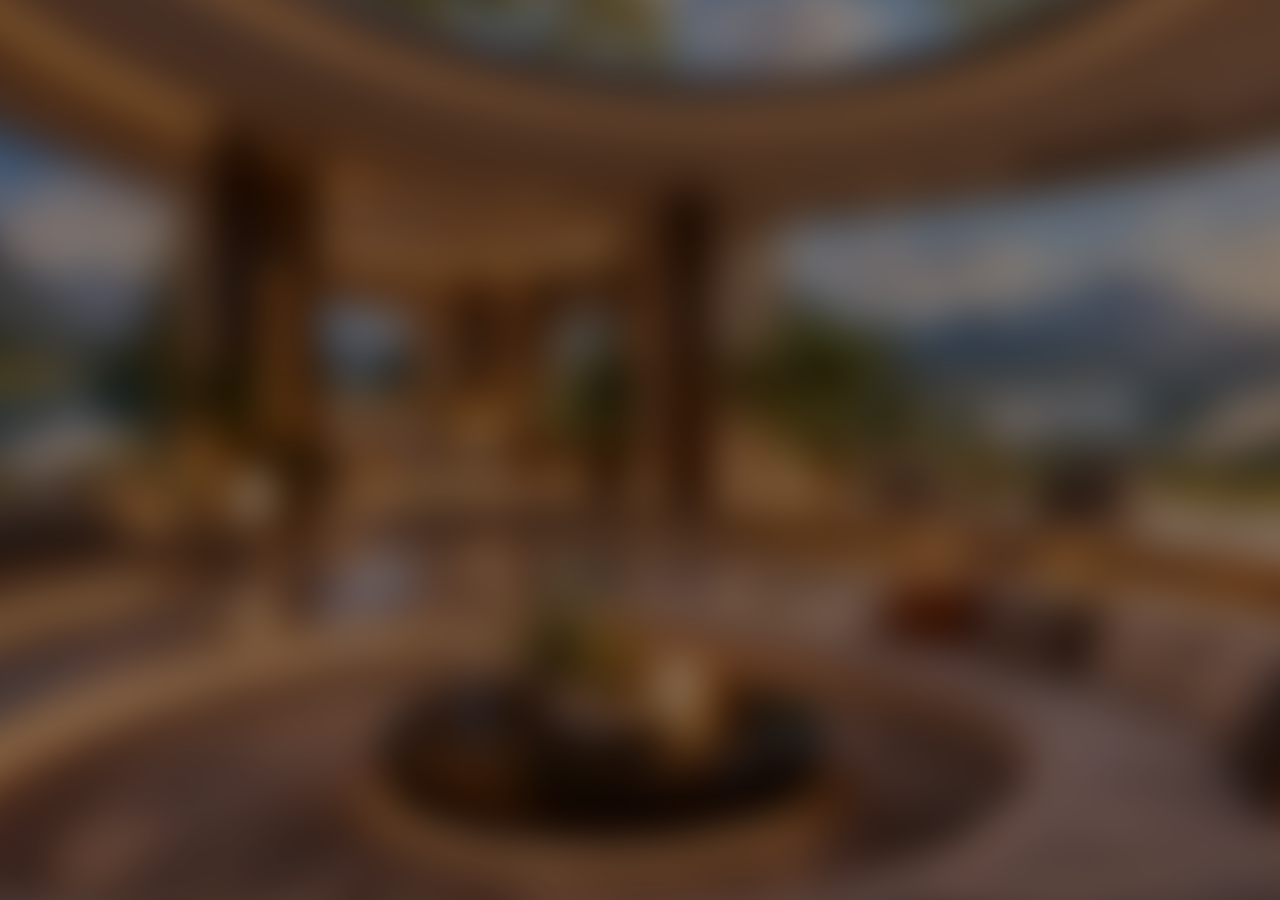
==== artists.html @ f7baf8fc "feat: initial commit for Villume Galleries VR spatial computing interface" ====
<!DOCTYPE html>
<html lang="en">
<head>
  <meta charset="UTF-8">
  <meta name="viewport" content="width=device-width, initial-scale=1.0">
  <title>Artists - Villume VR</title>
  <link href="assets/css/global.css" rel="stylesheet">
  <script src="https://unpkg.com/@phosphor-icons/web"></script>
  <script src="https://cdnjs.cloudflare.com/ajax/libs/gsap/3.12.5/gsap.min.js"></script>
  <style>
    .artist-grid {
      display: grid;
      grid-template-columns: repeat(auto-fill, minmax(180px, 1fr));
      gap: 24px;
      margin-bottom: 40px;
    }
    .artist-card-custom {
      background: var(--panel-bg);
      border-radius: var(--radius-lg);
      padding: 32px 24px;
      display: flex;
      flex-direction: column;
      align-items: center;
      gap: 16px;
      cursor: pointer;
      transition: all 0.3s cubic-bezier(0.16, 1, 0.3, 1);
      border: 1px solid var(--border-subtle);
      text-decoration: none;
    }
    .artist-card-custom:hover {
      transform: translateY(-4px) scale(1.02);
      background: var(--panel-hover);
      border-color: var(--border);
      box-shadow: 0 12px 32px rgba(0,0,0,0.2);
    }
    .artist-avatar-wrap {
      position: relative;
      width: 100px;
      height: 100px;
      border-radius: 50%;
      padding: 3px;
      background: transparent;
      transition: all 0.3s;
    }
    .artist-card-custom:hover .artist-avatar-wrap {
      background: var(--primary);
    }
    .artist-card-custom.active .artist-avatar-wrap {
      background: var(--primary);
    }
    .artist-avatar {
      width: 100%;
      height: 100%;
      border-radius: 50%;
      object-fit: cover;
      border: 2px solid #1a1a1f; 
    }
    .artist-info {
      text-align: center;
      width: 100%;
    }
    .artist-name {
      font-size: 15px;
      font-weight: 600;
      color: var(--foreground);
      white-space: nowrap;
      overflow: hidden;
      text-overflow: ellipsis;
    }
    .artist-role {
      font-size: 13px;
      color: var(--muted-foreground);
      margin-top: 4px;
    }
  </style>
</head>
<body>

  <div class="vr-environment">
    <div class="vr-bg-overlay" id="vr-bg"></div>
    
    <div class="vr-workspace">
      
      <!-- Spatial Left Dock Navigation (Apple Vision Pro Style) -->
      <nav class="nav-dock-left glass-panel fade-up" id="dock-left">
        <a href="galleries.html#home" class="nav-item" title="Home"><i class="ph ph-house"></i></a>
        <a href="galleries.html" class="nav-item" title="Galleries"><i class="ph ph-image"></i></a>
        <a href="artists.html" class="nav-item active" title="Artists & Creators"><i class="ph ph-users"></i></a>
        <a href="galleries.html#help" class="nav-item" title="Help & Guides"><i class="ph ph-question"></i></a>
        <button class="nav-item" id="settings-dock-btn" title="Settings" onclick="openSettingsModal()"><i class="ph ph-gear"></i></button>
        <div style="width: 24px; height: 1px; background: var(--border-subtle); margin: 4px 0;"></div>
        <button class="nav-item" id="theme-toggle" title="Toggle Theme"><i class="ph ph-sun-dim" id="theme-icon"></i></button>
      </nav>

      <!-- Main Center Board -->
      <main class="main-board glass-panel fade-up" id="main-window">
        
        <header class="board-header">
          <div class="header-left">
            <div class="window-controls">
              <div class="win-dot"></div>
              <div class="win-dot"></div>
              <div class="win-dot"></div>
            </div>
            <div class="board-title">Creators & Artists</div>
          </div>
          
          <div class="header-search">
            <i class="ph ph-magnifying-glass"></i>
            <input type="text" id="search-input" placeholder="Search artist...">
          </div>
        </header>

        <div class="board-content">
          
          <!-- Loading State Restored -->
          <div class="empty-state" id="loading-state">
            <div style="display: flex; flex-direction: column; align-items: center; gap: 16px;">
              <div id="loading-percentage" style="font-size: 16px; font-weight: 500; color: #ffffff; letter-spacing: 0.05em;">0%</div>
              <svg width="66" height="66" viewBox="0 0 66 66" fill="none" xmlns="http://www.w3.org/2000/svg" style="animation: pulse-loading 1.5s infinite;">
                <path d="M66 0H15L0 15V66H51L66 51V0Z" fill="#ffffff"/>
              </svg>
            </div>
          </div>

          <!-- Empty Search State Restored -->
          <div class="empty-state" id="empty-state">
            <div class="empty-search-text">Search Artists for "<span id="search-query-text" style="color:var(--foreground); font-weight:600;"></span>"</div>
            <svg class="empty-state-visual" width="180" height="180" viewBox="0 0 200 200" fill="none" xmlns="http://www.w3.org/2000/svg">
              <defs>
                <linearGradient id="spotlight" x1="100" y1="0" x2="100" y2="180" gradientUnits="userSpaceOnUse">
                  <stop stop-color="#ffffff" stop-opacity="0.15" />
                  <stop offset="1" stop-color="#ffffff" stop-opacity="0" />
                </linearGradient>
              </defs>
              <path d="M80 0 L120 0 L160 160 L40 160 Z" fill="url(#spotlight)" />
              <g stroke="currentColor" stroke-width="1" stroke-linejoin="round" opacity="0.3">
                <path d="M100 120 L145 145 L100 170 L55 145 Z" fill="currentColor" fill-opacity="0.1" />
                <path d="M55 145 L100 170 L100 180 L55 155 Z" fill="currentColor" fill-opacity="0.4" />
                <path d="M145 145 L100 170 L100 180 L145 155 Z" fill="currentColor" fill-opacity="0.05" />
              </g>
            </svg>
          </div>

          <div id="artists-wrapper">
            <h2 class="section-title">Highlighted Artists</h2>
            
            <div class="artist-grid">
              
              <!-- Original EXACT artists list restored with new aesthetic component -->
              <a href="artist-detail.html" class="artist-card-custom stagger-item active">
                <div class="artist-avatar-wrap">
                  <img src="https://images.unsplash.com/photo-1534528741775-53994a69daeb?auto=format&fit=crop&w=256&q=80" alt="Georg Katstaller" class="artist-avatar">
                </div>
                <div class="artist-info">
                  <div class="artist-name">Georg Katstaller</div>
                  <div class="artist-role">@georg_c2</div>
                </div>
              </a>

              <a href="artist-detail.html" class="artist-card-custom stagger-item">
                <div class="artist-avatar-wrap">
                  <img src="https://images.unsplash.com/photo-1438761681033-6461ffad8d80?auto=format&fit=crop&w=256&q=80" alt="Jane Cooper" class="artist-avatar">
                </div>
                <div class="artist-info">
                  <div class="artist-name">Jane Cooper</div>
                  <div class="artist-role">@jane_coo</div>
                </div>
              </a>

              <a href="artist-detail.html" class="artist-card-custom stagger-item">
                <div class="artist-avatar-wrap">
                  <img src="https://images.unsplash.com/photo-1539571696357-5a69c17a67c6?auto=format&fit=crop&w=256&q=80" alt="Guy Hawkins" class="artist-avatar">
                </div>
                <div class="artist-info">
                  <div class="artist-name">Guy Hawkins</div>
                  <div class="artist-role">@guy_haw</div>
                </div>
              </a>

              <!-- Placeholder variant logic restored cleanly -->
              <a href="artist-detail.html" class="artist-card-custom stagger-item">
                <div class="artist-avatar-wrap">
                  <div class="artist-avatar" style="background:#222; display:flex; align-items:center; justify-content:center; font-size:32px;">
                    <i class="ph ph-user"></i>
                  </div>
                </div>
                <div class="artist-info">
                  <div class="artist-name">Guy Hawkins</div>
                  <div class="artist-role">@guy_haw</div>
                </div>
              </a>

              <a href="artist-detail.html" class="artist-card-custom stagger-item">
                <div class="artist-avatar-wrap">
                  <img src="https://images.unsplash.com/photo-1524504388940-b1c1722653e1?auto=format&fit=crop&w=256&q=80" alt="Cody Fisher" class="artist-avatar">
                </div>
                <div class="artist-info">
                  <div class="artist-name">Cody Fisher</div>
                  <div class="artist-role">@cody_fisher</div>
                </div>
              </a>

              <a href="artist-detail.html" class="artist-card-custom stagger-item">
                <div class="artist-avatar-wrap">
                  <img src="https://images.unsplash.com/photo-1507003211169-0a1dd7228f2d?auto=format&fit=crop&w=256&q=80" alt="Marvin McKin" class="artist-avatar">
                </div>
                <div class="artist-info">
                  <div class="artist-name">Marvin McKin</div>
                  <div class="artist-role">@marvin_mc</div>
                </div>
              </a>

            </div>

            <h2 class="section-title">All Artists</h2>
            
            <div class="artist-grid">
              
              <a href="artist-detail.html" class="artist-card-custom stagger-item">
                <div class="artist-avatar-wrap">
                  <img src="https://images.unsplash.com/photo-1506794778202-cad84cf45f1d?auto=format&fit=crop&w=256&q=80" alt="Georg Katstaller" class="artist-avatar">
                </div>
                <div class="artist-info">
                  <div class="artist-name">Georg Katstaller</div>
                  <div class="artist-role">@georg_c2</div>
                </div>
              </a>

              <a href="artist-detail.html" class="artist-card-custom stagger-item">
                <div class="artist-avatar-wrap">
                  <img src="https://images.unsplash.com/photo-1544005313-94ddf0286df2?auto=format&fit=crop&w=256&q=80" alt="Jane Cooper" class="artist-avatar">
                </div>
                <div class="artist-info">
                  <div class="artist-name">Jane Cooper</div>
                  <div class="artist-role">@jane_coo</div>
                </div>
              </a>

              <a href="artist-detail.html" class="artist-card-custom stagger-item">
                <div class="artist-avatar-wrap">
                  <img src="https://images.unsplash.com/photo-1494790108377-be9c29b29330?auto=format&fit=crop&w=256&q=80" alt="Guy Hawkins" class="artist-avatar">
                </div>
                <div class="artist-info">
                  <div class="artist-name">Guy Hawkins</div>
                  <div class="artist-role">@guy_haw</div>
                </div>
              </a>

              <a href="artist-detail.html" class="artist-card-custom stagger-item">
                <div class="artist-avatar-wrap">
                  <img src="https://images.unsplash.com/photo-1438761681033-6461ffad8d80?auto=format&fit=crop&w=256&q=80" alt="Robert Fox" class="artist-avatar">
                </div>
                <div class="artist-info">
                  <div class="artist-name">Robert Fox</div>
                  <div class="artist-role">@robert_fox</div>
                </div>
              </a>

              <a href="artist-detail.html" class="artist-card-custom stagger-item">
                <div class="artist-avatar-wrap">
                  <img src="https://images.unsplash.com/photo-1544005313-94ddf0286df2?auto=format&fit=crop&w=256&q=80" alt="Cody Fisher" class="artist-avatar">
                </div>
                <div class="artist-info">
                  <div class="artist-name">Cody Fisher</div>
                  <div class="artist-role">@cody_fisher</div>
                </div>
              </a>

              <a href="artist-detail.html" class="artist-card-custom stagger-item">
                <div class="artist-avatar-wrap">
                  <img src="https://images.unsplash.com/photo-1507003211169-0a1dd7228f2d?auto=format&fit=crop&w=256&q=80" alt="Marvin McKin" class="artist-avatar">
                </div>
                <div class="artist-info">
                  <div class="artist-name">Marvin McKin</div>
                  <div class="artist-role">@marvin_mc</div>
                </div>
              </a>

              <a href="artist-detail.html" class="artist-card-custom stagger-item">
                <div class="artist-avatar-wrap">
                  <img src="https://images.unsplash.com/photo-1500648767791-00dcc994a43e?auto=format&fit=crop&w=256&q=80" alt="Ralph Fisher" class="artist-avatar">
                </div>
                <div class="artist-info">
                  <div class="artist-name">Ralph Fisher</div>
                  <div class="artist-role">@ralph_f</div>
                </div>
              </a>

              <a href="artist-detail.html" class="artist-card-custom stagger-item">
                <div class="artist-avatar-wrap">
                  <img src="https://images.unsplash.com/photo-1531746020798-e6953c6e8e04?auto=format&fit=crop&w=256&q=80" alt="Esther Howard" class="artist-avatar">
                </div>
                <div class="artist-info">
                  <div class="artist-name">Esther Howard</div>
                  <div class="artist-role">@esther_h</div>
                </div>
              </a>

              <a href="artist-detail.html" class="artist-card-custom stagger-item">
                <div class="artist-avatar-wrap">
                  <img src="https://images.unsplash.com/photo-1506794778202-cad84cf45f1d?auto=format&fit=crop&w=256&q=80" alt="Albert Flores" class="artist-avatar">
                </div>
                <div class="artist-info">
                  <div class="artist-name">Albert Flores</div>
                  <div class="artist-role">@albert_f</div>
                </div>
              </a>

              <a href="artist-detail.html" class="artist-card-custom stagger-item">
                <div class="artist-avatar-wrap">
                  <img src="https://images.unsplash.com/photo-1524504388940-b1c1722653e1?auto=format&fit=crop&w=256&q=80" alt="Savannah N." class="artist-avatar">
                </div>
                <div class="artist-info">
                  <div class="artist-name">Savannah N.</div>
                  <div class="artist-role">@savannah_n</div>
                </div>
              </a>

              <a href="artist-detail.html" class="artist-card-custom stagger-item">
                <div class="artist-avatar-wrap">
                  <img src="https://images.unsplash.com/photo-1519345182560-3f2917c472ef?auto=format&fit=crop&w=256&q=80" alt="Darrell Steward" class="artist-avatar">
                </div>
                <div class="artist-info">
                  <div class="artist-name">Darrell Steward</div>
                  <div class="artist-role">@darrell_s</div>
                </div>
              </a>

              <a href="artist-detail.html" class="artist-card-custom stagger-item">
                <div class="artist-avatar-wrap">
                  <img src="https://images.unsplash.com/photo-1492562080023-ab3db95bfbce?auto=format&fit=crop&w=256&q=80" alt="Bessie Cooper" class="artist-avatar">
                </div>
                <div class="artist-info">
                  <div class="artist-name">Bessie Cooper</div>
                  <div class="artist-role">@bessie_c</div>
                </div>
              </a>

            </div>
          </div>
        </div>
      </main>

      <!-- Right Dock -->
      <aside class="control-dock-right glass-panel fade-up" id="dock-right">
        <div class="widget-module">
          <div class="widget-header">
            <span>Environment</span>
            <i class="ph ph-cube"></i>
          </div>
          <div class="slider-container">
            <i class="ph ph-sun" style="color: var(--muted-foreground);"></i>
            <input type="range" min="1" max="100" value="70" class="slider" aria-label="Lighting">
            <i class="ph ph-sun-dim"></i>
          </div>
        </div>

        <div class="widget-module">
          <div class="widget-header">
            <span>Audio Ambience</span>
            <i class="ph ph-speaker-high"></i>
          </div>
          <div class="slider-container">
            <i class="ph ph-speaker-low" style="color: var(--muted-foreground);"></i>
            <input type="range" min="1" max="100" value="40" class="slider" aria-label="Volume">
            <i class="ph ph-speaker-high"></i>
          </div>
          <div style="font-size: 13px; color: var(--muted-foreground); margin-top: 8px; display:flex; align-items:center; gap:8px;">
            <i class="ph ph-music-notes"></i> Lo-Fi Rain
          </div>
        </div>
        
        <div class="widget-module" style="margin-top: auto;">
          <div class="widget-header">
            <span>System Status</span>
            <i class="ph ph-info"></i>
          </div>
          <div style="display: flex; gap: 12px; margin-top: 8px;">
             <button class="nav-item" style="width:40px; height:40px;"><i class="ph ph-wifi-high"></i></button>
             <button class="nav-item" style="width:40px; height:40px;"><i class="ph ph-battery-full"></i></button>
             <button class="nav-item" style="width:40px; height:40px;"><i class="ph ph-headset"></i></button>
          </div>
        </div>
      </aside>

    </div>
  </div>

  <!-- STANDALONE SETTINGS MODAL (VISION PRO SPATIAL PREFERENCES) -->
  <div class="nav-modal-backdrop" id="settings-modal" onclick="if(event.target === this) closeSettingsModal()">
    <div class="nav-modal-card" style="max-width: 600px;">
      <div class="nav-modal-header">
        <div style="display: flex; align-items: center; gap: 10px;">
          <i class="ph ph-gear" style="font-size: 22px; color: var(--primary);"></i>
          <div>
            <div class="nav-modal-title">System Settings</div>
            <div style="font-size: 12px; color: var(--muted-foreground); margin-top: 1px;">Spatial Computing Preferences</div>
          </div>
        </div>
        <button class="nav-modal-close" onclick="closeSettingsModal()"><i class="ph ph-x"></i></button>
      </div>
      <div class="nav-modal-body" style="padding: 24px; max-height: 72vh; overflow-y: auto; display: flex; flex-direction: column; gap: 20px; text-align: left; align-items: stretch;">
        
        <!-- Environment & Immersion -->
        <div class="settings-group">
          <div class="settings-group-title"><i class="ph ph-cube"></i> Environment & Immersion</div>
          
          <div class="settings-row">
            <div class="settings-label">
              <span class="settings-name">Immersion Level</span>
              <span class="settings-desc">Adjust spatial environment backdrop blur</span>
            </div>
            <div style="display: flex; align-items: center; gap: 12px; width: 170px;">
              <input type="range" min="10" max="100" value="80" id="setting-immersion-range" oninput="updateImmersionSetting(this.value)" style="flex:1; accent-color: var(--primary); cursor: pointer;">
              <span id="setting-immersion-val" style="font-size: 13px; font-weight: 600; width: 36px; text-align: right;">80%</span>
            </div>
          </div>

          <div class="settings-row">
            <div class="settings-label">
              <span class="settings-name">Virtual Backdrop</span>
              <span class="settings-desc">Select ambient gallery atmosphere</span>
            </div>
            <div class="settings-pill-group">
              <button class="settings-pill active" onclick="setBackdropPreset('dark', this)">Studio</button>
              <button class="settings-pill" onclick="setBackdropPreset('cyber', this)">Cyber</button>
              <button class="settings-pill" onclick="setBackdropPreset('void', this)">Void</button>
            </div>
          </div>
        </div>

        <!-- Locomotion & Navigation -->
        <div class="settings-group">
          <div class="settings-group-title"><i class="ph ph-game-controller"></i> VR Locomotion</div>
          
          <div class="settings-row">
            <div class="settings-label">
              <span class="settings-name">Navigation Mode</span>
              <span class="settings-desc">Preferred walkthrough motion in VR</span>
            </div>
            <div class="settings-pill-group">
              <button class="settings-pill" id="setting-loco-teleport" onclick="setLocomotionSetting('teleport')">Teleport</button>
              <button class="settings-pill active" id="setting-loco-fly" onclick="setLocomotionSetting('fly')">Fly</button>
              <button class="settings-pill" id="setting-loco-walk" onclick="setLocomotionSetting('walk')">Walk</button>
            </div>
          </div>

          <div class="settings-row">
            <div class="settings-label">
              <span class="settings-name">Snap Turn Angle</span>
              <span class="settings-desc">Controller yaw turning increment</span>
            </div>
            <div class="settings-pill-group">
              <button class="settings-pill" onclick="setSnapAngle(15, this)">15°</button>
              <button class="settings-pill active" onclick="setSnapAngle(30, this)">30°</button>
              <button class="settings-pill" onclick="setSnapAngle(45, this)">45°</button>
            </div>
          </div>
        </div>

        <!-- Display & Audio -->
        <div class="settings-group">
          <div class="settings-group-title"><i class="ph ph-sliders"></i> Display & Spatial Audio</div>
          
          <div class="settings-row">
            <div class="settings-label">
              <span class="settings-name">Interface Theme</span>
              <span class="settings-desc">Spatial Glass dark/light appearance</span>
            </div>
            <div class="settings-pill-group">
              <button class="settings-pill active" id="setting-theme-dark" onclick="applySettingTheme('dark')">Dark</button>
              <button class="settings-pill" id="setting-theme-light" onclick="applySettingTheme('light')">Light</button>
            </div>
          </div>

          <div class="settings-row">
            <div class="settings-label">
              <span class="settings-name">Ambient Sound Volume</span>
              <span class="settings-desc">Gallery background acoustic level</span>
            </div>
            <div style="display: flex; align-items: center; gap: 12px; width: 170px;">
              <input type="range" min="0" max="100" value="70" id="setting-volume-range" oninput="updateVolumeSetting(this.value)" style="flex:1; accent-color: var(--primary); cursor: pointer;">
              <span id="setting-volume-val" style="font-size: 13px; font-weight: 600; width: 36px; text-align: right;">70%</span>
            </div>
          </div>
        </div>

        <!-- Action Footer -->
        <div style="display: flex; justify-content: flex-end; gap: 12px; padding-top: 10px; border-top: 1px solid var(--border-subtle);">
          <button class="btn-sm" style="background: var(--muted); color: var(--foreground); border-radius: var(--radius-full); padding: 8px 18px; border: 1px solid var(--border-subtle); cursor: pointer;" onclick="resetSettingsDefaults()">Reset Defaults</button>
          <button class="btn-primary" style="padding: 8px 22px; font-size: 13.5px;" onclick="closeSettingsModal()"><i class="ph ph-check"></i> Save & Close</button>
        </div>

      </div>
    </div>
  </div>

  <div class="share-toast" id="toast-notify">Notification</div>

  <script>
    // Theme Management
    const themeToggleBtn = document.getElementById('theme-toggle');
    const themeIcon = document.getElementById('theme-icon');

    function setTheme(theme) {
      document.body.setAttribute('data-theme', theme);
      if (themeIcon) {
        themeIcon.className = theme === 'light' ? 'ph ph-moon' : 'ph ph-sun-dim';
      }
      localStorage.setItem('villume_theme', theme);
      const darkBtn = document.getElementById('setting-theme-dark');
      const lightBtn = document.getElementById('setting-theme-light');
      if (darkBtn && lightBtn) {
        darkBtn.classList.toggle('active', theme === 'dark');
        lightBtn.classList.toggle('active', theme === 'light');
      }
    }

    if (themeToggleBtn) {
      themeToggleBtn.addEventListener('click', () => {
        const current = document.body.getAttribute('data-theme') || 'dark';
        const next = current === 'dark' ? 'light' : 'dark';
        setTheme(next);
      });
    }

    // Settings Modal Handlers
    function openSettingsModal() {
      const modal = document.getElementById('settings-modal');
      if (modal) modal.classList.add('show');
      const currentTheme = document.body.getAttribute('data-theme') || 'dark';
      const darkBtn = document.getElementById('setting-theme-dark');
      const lightBtn = document.getElementById('setting-theme-light');
      if (darkBtn && lightBtn) {
        darkBtn.classList.toggle('active', currentTheme === 'dark');
        lightBtn.classList.toggle('active', currentTheme === 'light');
      }
    }

    function closeSettingsModal() {
      const modal = document.getElementById('settings-modal');
      if (modal) modal.classList.remove('show');
    }

    function updateImmersionSetting(val) {
      const valEl = document.getElementById('setting-immersion-val');
      if (valEl) valEl.textContent = val + '%';
      const bg = document.getElementById('vr-bg');
      if (bg) bg.style.filter = `blur(${Math.max(10, 40 * (val / 100))}px) brightness(${0.5 + (val / 200)})`;
    }

    function setBackdropPreset(preset, btn) {
      if (btn && btn.parentElement) {
        btn.parentElement.querySelectorAll('.settings-pill').forEach(p => p.classList.remove('active'));
        btn.classList.add('active');
      }
      const bg = document.getElementById('vr-bg');
      if (bg) {
        if (preset === 'cyber') {
          bg.style.backgroundImage = 'radial-gradient(circle at 50% 50%, rgba(30, 20, 60, 0.8), rgba(5, 5, 15, 0.95))';
        } else if (preset === 'void') {
          bg.style.backgroundImage = 'radial-gradient(circle at 50% 50%, rgba(15, 15, 20, 0.9), rgba(0, 0, 0, 0.98))';
        } else {
          bg.style.backgroundImage = '';
        }
      }
      showToast('Backdrop environment: ' + preset.toUpperCase());
    }

    function setLocomotionSetting(mode) {
      ['teleport', 'fly', 'walk'].forEach(m => {
        const el = document.getElementById('setting-loco-' + m);
        if (el) el.classList.toggle('active', m === mode);
      });
      showToast('Locomotion mode: ' + mode.toUpperCase());
    }

    function setSnapAngle(deg, btn) {
      if (btn && btn.parentElement) {
        btn.parentElement.querySelectorAll('.settings-pill').forEach(p => p.classList.remove('active'));
        btn.classList.add('active');
      }
      showToast('Snap rotation: ' + deg + '°');
    }

    function applySettingTheme(theme) {
      setTheme(theme);
    }

    function updateVolumeSetting(val) {
      const volEl = document.getElementById('setting-volume-val');
      if (volEl) volEl.textContent = val + '%';
    }

    function resetSettingsDefaults() {
      updateImmersionSetting(80);
      const immRange = document.getElementById('setting-immersion-range');
      if (immRange) immRange.value = 80;
      updateVolumeSetting(70);
      const volRange = document.getElementById('setting-volume-range');
      if (volRange) volRange.value = 70;
      setLocomotionSetting('fly');
      applySettingTheme('dark');
      showToast('Settings reset to defaults');
    }

    // Toast Notification Helper
    function showToast(msg) {
      const toast = document.getElementById('toast-notify');
      if (toast) {
        toast.textContent = msg;
        toast.style.display = 'block';
        setTimeout(() => {
          toast.style.display = 'none';
        }, 2500);
      }
    }

    document.addEventListener("DOMContentLoaded", () => {
      // Restore theme
      const urlParams = new URLSearchParams(window.location.search);
      const paramTheme = urlParams.get('theme');
      if (paramTheme && ['light', 'dark'].includes(paramTheme)) {
        setTheme(paramTheme);
      } else {
        const savedTheme = localStorage.getItem('villume_theme');
        if (savedTheme) {
          setTheme(savedTheme);
        }
      }

      // Animations
      gsap.fromTo("#dock-left", 
        { x: -50, opacity: 0 }, 
        { x: 0, opacity: 1, duration: 1, ease: "power4.out", delay: 0.2 }
      );
      
      gsap.fromTo("#main-window", 
        { scale: 0.95, opacity: 0 }, 
        { scale: 1, opacity: 1, duration: 1.2, ease: "expo.out", delay: 0.3 }
      );

      gsap.fromTo("#dock-right", 
        { x: 50, opacity: 0 }, 
        { x: 0, opacity: 1, duration: 1, ease: "power4.out", delay: 0.4 }
      );

      gsap.fromTo(".stagger-item", 
        { y: 30, opacity: 0 }, 
        { y: 0, opacity: 1, stagger: 0.05, duration: 0.8, ease: "power3.out", delay: 0.6 }
      );

      if (new URLSearchParams(window.location.search).has('instant')) {
        gsap.globalTimeline.seek(10);
      }
      if (window.location.hash === '#settings') {
        openSettingsModal();
      }

      // Search Logic (Mock exact port)
      const searchInput = document.getElementById('search-input');
      const artistsWrapper = document.getElementById('artists-wrapper');
      const emptyState = document.getElementById('empty-state');
      const loadingState = document.getElementById('loading-state');
      const searchQueryText = document.getElementById('search-query-text');
      
      let searchTimeout;
      let progressInterval;

      searchInput.addEventListener('input', (e) => {
        const query = e.target.value.trim();
        clearTimeout(searchTimeout);
        clearInterval(progressInterval);
        
        if (query.length > 0) {
          artistsWrapper.style.display = 'none';
          emptyState.style.display = 'none';
          loadingState.style.display = 'flex';
          
          const loadingPercentage = document.getElementById('loading-percentage');
          let progress = 0;
          if (loadingPercentage) loadingPercentage.textContent = '0%';
          
          progressInterval = setInterval(() => {
            progress += 20;
            if (progress > 100) progress = 100;
            if (loadingPercentage) loadingPercentage.textContent = progress + '%';
          }, 150);
          
          searchTimeout = setTimeout(() => {
            clearInterval(progressInterval);
            loadingState.style.display = 'none';
            emptyState.style.display = 'flex';
            searchQueryText.textContent = query;
          }, 800);
        } else {
          loadingState.style.display = 'none';
          artistsWrapper.style.display = 'block';
          emptyState.style.display = 'none';
        }
      });
    });
  </script>
</body>
</html>
---- assets/css/global.css ----
/* Apple Vision Pro Spatial UI - Design Tokens & Styles */
@import url('https://fonts.googleapis.com/css2?family=Manrope:wght@400;500;600;700&display=swap');

:root {
  --background: rgba(18, 18, 22, 0.45);
  --foreground: #ffffff;
  --muted: rgba(255, 255, 255, 0.06);
  --muted-hover: rgba(255, 255, 255, 0.12);
  --muted-foreground: rgba(255, 255, 255, 0.65);
  --border: rgba(255, 255, 255, 0.14);
  --border-subtle: rgba(255, 255, 255, 0.08);
  --primary: #ffffff;
  --primary-foreground: #000000;
  --primary-accent: #6366f1;
  
  --glass-bg: rgba(26, 26, 32, 0.52);
  --glass-border: rgba(255, 255, 255, 0.16);
  --glass-shadow: 0 32px 80px rgba(0, 0, 0, 0.55), 0 4px 20px rgba(0, 0, 0, 0.3);
  --glass-highlight: inset 0 1px 0 rgba(255, 255, 255, 0.18), inset 0 -1px 0 rgba(0, 0, 0, 0.2);
  
  --panel-bg: rgba(36, 36, 44, 0.45);
  --panel-hover: rgba(255, 255, 255, 0.08);
  
  --radius-sm: 8px;
  --radius-md: 16px;
  --radius-lg: 20px;
  --radius-xl: 30px;
  --radius-full: 9999px;
}

* { 
  box-sizing: border-box; 
  margin: 0; 
  padding: 0; 
}

body, html {
  font-family: "Manrope", -apple-system, BlinkMacSystemFont, "Segoe UI", sans-serif;
  font-size: 14px;
  line-height: 1.5;
  color: var(--foreground);
  background-color: #000000;
  height: 100vh;
  width: 100vw;
  overflow: hidden;
  -webkit-font-smoothing: antialiased;
}

/* Background VR Environment */
.vr-environment {
  position: relative;
  width: 100vw;
  height: 100vh;
  display: flex;
  align-items: center;
  justify-content: center;
  overflow: hidden;
}

.vr-bg-overlay {
  position: absolute;
  inset: -5%;
  width: 110%;
  height: 110%;
  background: url('../images/vr-environment-bg.png') center/cover no-repeat;
  filter: blur(20px) brightness(0.55);
  z-index: 0;
  transform: scale(1.05);
}

/* Main Workspace Center Layout (Vision Pro Style) */
.vr-workspace {
  position: relative;
  z-index: 10;
  display: flex;
  align-items: center;
  justify-content: center;
  width: 100%;
  max-width: 1380px;
  height: 88vh;
  padding: 0 24px;
  gap: 28px;
}

/* Glass Panels */
.glass-panel {
  background: var(--glass-bg);
  backdrop-filter: blur(48px) saturate(135%);
  -webkit-backdrop-filter: blur(48px) saturate(135%);
  border: 1px solid var(--glass-border);
  box-shadow: var(--glass-shadow), var(--glass-highlight);
  border-radius: var(--radius-xl);
  overflow: hidden;
}

/* Floating Left Dock Navigation */
.nav-dock-left {
  width: 68px;
  display: flex;
  flex-direction: column;
  align-items: center;
  padding: 20px 0;
  gap: 16px;
  border-radius: var(--radius-full);
  flex-shrink: 0;
}

.nav-item {
  width: 44px;
  height: 44px;
  border-radius: 50%;
  display: flex;
  align-items: center;
  justify-content: center;
  color: var(--muted-foreground);
  background: transparent;
  border: 1px solid transparent;
  cursor: pointer;
  transition: all 0.25s cubic-bezier(0.16, 1, 0.3, 1);
  text-decoration: none;
  font-size: 22px;
}

.nav-item:hover {
  background: var(--muted-hover);
  color: var(--foreground);
  transform: scale(1.08);
}

/* Bottom Spatial Audio & Navigation Bar (Apple Vision Pro) */
.spatial-bottom-dock {
  position: fixed;
  bottom: 24px;
  left: 50%;
  transform: translateX(-50%);
  background: rgba(26, 26, 33, 0.78);
  backdrop-filter: blur(40px) saturate(140%);
  -webkit-backdrop-filter: blur(40px) saturate(140%);
  border: 1px solid var(--border-subtle);
  border-radius: var(--radius-full);
  padding: 6px 16px;
  display: flex;
  align-items: center;
  gap: 12px;
  z-index: 100;
  box-shadow: 0 16px 40px rgba(0, 0, 0, 0.6);
  pointer-events: auto;
  transition: all 0.35s cubic-bezier(0.16, 1, 0.3, 1);
}

/* Immersive Mode Transitions */
body.immersive-home #main-window,
body.immersive-home #dock-left {
  opacity: 0 !important;
  pointer-events: none !important;
  transform: scale(0.92) translateY(24px) !important;
}

#main-window,
#dock-left {
  transition: opacity 0.4s cubic-bezier(0.16, 1, 0.3, 1), transform 0.4s cubic-bezier(0.16, 1, 0.3, 1);
}

body.immersive-home .spatial-bottom-dock {
  bottom: 30px;
  box-shadow: 0 20px 50px rgba(0, 0, 0, 0.8), 0 0 28px rgba(64, 118, 245, 0.3);
}

.bottom-dock-btn {
  width: 38px;
  height: 38px;
  border-radius: 50%;
  border: none;
  background: transparent;
  color: var(--muted-foreground);
  display: flex;
  align-items: center;
  justify-content: center;
  font-size: 19px;
  cursor: pointer;
  transition: all 0.2s cubic-bezier(0.16, 1, 0.3, 1);
}

.bottom-dock-btn:hover {
  background: rgba(255, 255, 255, 0.12);
  color: #ffffff;
  transform: scale(1.1);
}

.bottom-dock-btn.active {
  background: #4076F5;
  color: #ffffff;
  box-shadow: 0 4px 14px rgba(64, 118, 245, 0.45);
}

.nav-dock-left .dock-brand-logo {
  width: 44px;
  height: 44px;
  border-radius: 12px;
  background: #4076F5;
  display: flex;
  align-items: center;
  justify-content: center;
  cursor: pointer;
  transition: transform 0.2s;
  box-shadow: 0 4px 16px rgba(64, 118, 245, 0.35);
}

.nav-dock-left .dock-brand-logo:hover {
  transform: scale(1.08);
}

.nav-item.active {
  background: #4076F5 !important;
  color: #ffffff !important;
  border-color: #4076F5 !important;
  border-radius: 12px !important;
  box-shadow: 0 4px 16px rgba(64, 118, 245, 0.4);
  transform: scale(1.05);
}

/* Main Board Central Window */
.main-board {
  flex: 1;
  height: 100%;
  display: flex;
  flex-direction: column;
  position: relative;
  border-radius: var(--radius-xl);
  max-width: 1240px;
}

/* Window Drag Handle at Bottom (Vision Pro style) */
.window-handle-bar {
  position: absolute;
  bottom: 8px;
  left: 50%;
  transform: translateX(-50%);
  width: 140px;
  height: 5px;
  background: rgba(255, 255, 255, 0.3);
  border-radius: 10px;
  pointer-events: none;
  z-index: 30;
  box-shadow: 0 1px 4px rgba(0,0,0,0.4);
}

/* Mac OS / Spatial Window Header */
.board-header {
  min-height: 64px;
  display: flex;
  align-items: center;
  justify-content: space-between;
  padding: 16px 28px;
  border-bottom: 1px solid var(--border-subtle);
  background: rgba(25, 25, 32, 0.35);
  z-index: 20;
}

.header-left {
  display: flex;
  align-items: center;
  gap: 16px;
}

.window-controls {
  display: flex;
  gap: 7px;
}

.win-dot {
  width: 11px;
  height: 11px;
  border-radius: 50%;
  background: rgba(255, 255, 255, 0.2);
}

.board-title {
  font-size: 17px;
  font-weight: 600;
  letter-spacing: -0.2px;
}

.header-controls {
  display: flex;
  gap: 12px;
  align-items: center;
}

/* Search Bar */
.header-search {
  display: flex;
  align-items: center;
  background: rgba(255, 255, 255, 0.06);
  border-radius: var(--radius-full);
  padding: 8px 16px;
  gap: 10px;
  width: 260px;
  border: 1px solid var(--border-subtle);
  transition: all 0.25s;
}

.header-search:focus-within {
  border-color: rgba(255, 255, 255, 0.35);
  background: rgba(255, 255, 255, 0.1);
  box-shadow: 0 0 0 2px rgba(255, 255, 255, 0.05);
}

.header-search i {
  color: var(--muted-foreground);
  font-size: 16px;
}

.header-search input {
  background: none;
  border: none;
  color: var(--foreground);
  outline: none;
  width: 100%;
  font-family: inherit;
  font-size: 13.5px;
}

.header-search input::placeholder {
  color: var(--muted-foreground);
}

/* Filter Dropdown */
.filter-group {
  position: relative;
}

.filter-btn {
  display: flex;
  align-items: center;
  gap: 8px;
  background: rgba(255, 255, 255, 0.06);
  border: 1px solid var(--border-subtle);
  border-radius: var(--radius-full);
  padding: 8px 18px;
  color: var(--foreground);
  cursor: pointer;
  font-weight: 500;
  font-size: 13px;
  transition: all 0.2s;
}

.filter-btn:hover {
  background: rgba(255, 255, 255, 0.12);
  border-color: var(--border);
}

.dropdown-menu {
  position: absolute;
  top: calc(100% + 8px);
  right: 0;
  min-width: 210px;
  background: rgba(24, 24, 30, 0.92);
  backdrop-filter: blur(40px);
  border: 1px solid var(--border);
  border-radius: var(--radius-md);
  padding: 8px 0;
  box-shadow: 0 16px 40px rgba(0, 0, 0, 0.5);
  z-index: 100;
  display: none;
  flex-direction: column;
}

.dropdown-menu.show {
  display: flex;
  animation: fadeInDown 0.2s cubic-bezier(0.16, 1, 0.3, 1);
}

@keyframes fadeInDown {
  from { opacity: 0; transform: translateY(-6px); }
  to { opacity: 1; transform: translateY(0); }
}

.dropdown-item {
  padding: 10px 18px;
  font-size: 13.5px;
  font-weight: 500;
  color: var(--foreground);
  cursor: pointer;
  transition: background 0.15s;
}

.dropdown-item:hover {
  background: rgba(255, 255, 255, 0.1);
}

.dropdown-item.active {
  color: #ffffff;
  background: rgba(255, 255, 255, 0.07);
  font-weight: 600;
}

/* Window Content Scroll Area */
.board-content {
  flex: 1;
  overflow-y: auto;
  padding: 28px 32px 48px 32px;
  position: relative;
}

.board-content::-webkit-scrollbar {
  width: 6px;
}
.board-content::-webkit-scrollbar-track {
  background: transparent;
}
.board-content::-webkit-scrollbar-thumb {
  background: rgba(255,255,255,0.18);
  border-radius: 10px;
}

/* Sections & Grid */
.section-header-flex {
  display: flex;
  align-items: center;
  justify-content: space-between;
  margin-bottom: 18px;
}

.section-heading {
  font-size: 19px;
  font-weight: 600;
  color: var(--foreground);
  letter-spacing: -0.2px;
}

.section-title {
  font-size: 19px;
  font-weight: 600;
  margin-bottom: 22px;
  color: var(--foreground);
  display: flex;
  align-items: center;
  justify-content: space-between;
}

.galleries-count {
  font-size: 13px;
  color: var(--muted-foreground);
  font-family: monospace;
}

/* Carousel Navigation */
.carousel-nav {
  display: flex;
  align-items: center;
  gap: 8px;
}

.carousel-nav-btn {
  width: 36px;
  height: 36px;
  border-radius: 8px;
  border: 1px solid var(--border-subtle);
  background: rgba(255, 255, 255, 0.08);
  color: var(--muted-foreground);
  display: flex;
  align-items: center;
  justify-content: center;
  cursor: pointer;
  font-size: 17px;
  transition: all 0.25s cubic-bezier(0.16, 1, 0.3, 1);
}

.carousel-nav-btn:hover {
  background: rgba(255, 255, 255, 0.16);
  color: #ffffff;
  transform: scale(1.04);
}

.carousel-nav-btn.btn-active-blue {
  background: #4076F5;
  color: #ffffff;
  border-color: #4076F5;
  font-weight: 700;
}

.carousel-nav-btn.btn-active-blue:hover {
  background: #5587f7;
  color: #ffffff;
  box-shadow: 0 4px 16px rgba(64, 118, 245, 0.45);
  transform: scale(1.06);
}

/* Carousel Track */
.highlighted-carousel-container {
  position: relative;
  width: 100%;
  overflow: hidden;
  margin-bottom: 34px;
}

.highlighted-carousel-track {
  display: grid;
  grid-auto-flow: column;
  grid-auto-columns: calc((100% - 60px) / 4);
  gap: 20px;
  overflow-x: auto;
  scroll-behavior: smooth;
  scrollbar-width: none;
  -ms-overflow-style: none;
  padding: 4px 2px 10px 2px;
}

.highlighted-carousel-track::-webkit-scrollbar {
  display: none;
}

@media (max-width: 1200px) {
  .highlighted-carousel-track {
    grid-auto-columns: calc((100% - 40px) / 3);
  }
}
@media (max-width: 900px) {
  .highlighted-carousel-track {
    grid-auto-columns: calc((100% - 20px) / 2);
  }
}

.master-grid {
  display: grid;
  grid-template-columns: repeat(4, 1fr);
  gap: 20px;
  margin-bottom: 32px;
}

@media (max-width: 1200px) {
  .master-grid {
    grid-template-columns: repeat(3, 1fr);
  }
}
@media (max-width: 900px) {
  .master-grid {
    grid-template-columns: repeat(2, 1fr);
  }
}

/* Card Styling (Original Glassmorphism) */
.media-card {
  background: var(--panel-bg);
  border-radius: var(--radius-lg);
  padding: 14px;
  display: flex;
  flex-direction: column;
  gap: 14px;
  cursor: pointer;
  transition: transform 0.25s cubic-bezier(0.16, 1, 0.3, 1), background 0.25s, box-shadow 0.25s, border-color 0.25s;
  border: 1px solid var(--border-subtle);
  position: relative;
}

.media-card:hover {
  transform: translateY(-4px) scale(1.02);
  background: rgba(45, 45, 55, 0.55);
  border-color: rgba(255, 255, 255, 0.25);
  box-shadow: 0 12px 30px rgba(0, 0, 0, 0.35);
}

.media-img-wrap {
  width: 100%;
  aspect-ratio: 16/9;
  border-radius: var(--radius-md);
  overflow: hidden;
  position: relative;
  background: #111;
}

.media-img-wrap img {
  width: 100%;
  height: 100%;
  object-fit: cover;
  transition: transform 0.4s ease;
}

.media-card:hover .media-img-wrap img {
  transform: scale(1.06);
}

.media-info {
  display: flex;
  flex-direction: column;
  gap: 3px;
}

.media-title {
  font-size: 14.5px;
  font-weight: 600;
  white-space: nowrap;
  overflow: hidden;
  text-overflow: ellipsis;
  color: var(--foreground);
}

.media-sub {
  font-size: 13px;
  color: var(--muted-foreground);
  white-space: nowrap;
  overflow: hidden;
  text-overflow: ellipsis;
}

/* Active Highlight Card Variant (Card 2 - Villume Blue) */
.media-card.card-active-blue,
.media-card.card-active-yellow {
  border-color: rgba(64, 118, 245, 0.7);
  box-shadow: 0 4px 20px rgba(64, 118, 245, 0.25);
}

.media-card.card-active-blue .media-info,
.media-card.card-active-yellow .media-info {
  background: #4076F5 !important;
  border-radius: 10px;
  padding: 8px 12px;
  margin: -2px 0 0 0;
}

.media-card.card-active-blue .media-title,
.media-card.card-active-yellow .media-title {
  color: #ffffff !important;
  font-weight: 700;
}

.media-card.card-active-blue .media-sub,
.media-card.card-active-yellow .media-sub {
  color: rgba(255, 255, 255, 0.85) !important;
  font-weight: 500;
}

.media-card.card-active-blue:hover,
.media-card.card-active-yellow:hover {
  border-color: #4076F5;
  box-shadow: 0 12px 30px rgba(64, 118, 245, 0.4);
}

/* Blue Text Accent Variant (Card 3 - Villume Blue) */
.media-card.card-blue-text .media-title,
.media-card.card-yellow-text .media-title {
  color: #4076F5 !important;
}

.media-card.card-blue-text .media-sub,
.media-card.card-yellow-text .media-sub {
  color: #6a95f7 !important;
  opacity: 0.95;
}

/* Status Tags */
.status-tag {
  position: absolute;
  top: 8px;
  left: 8px;
  font-size: 10px;
  font-weight: 700;
  padding: 3px 8px;
  border-radius: var(--radius-full);
  text-transform: uppercase;
  letter-spacing: 0.05em;
  border: 1px solid transparent;
  backdrop-filter: blur(8px);
  z-index: 2;
}

.status-tag.live {
  background-color: rgba(99, 102, 241, 0.3);
  color: #c7d2fe;
  border-color: rgba(99, 102, 241, 0.5);
}

.status-tag.draft {
  background-color: rgba(0, 0, 0, 0.5);
  color: #ffffff;
  border-color: rgba(255, 255, 255, 0.2);
}

/* Coming Soon Card */
.coming-soon-content {
  position: absolute;
  inset: 0;
  z-index: 1;
  display: flex;
  flex-direction: column;
  align-items: center;
  justify-content: center;
  border-radius: var(--radius-md);
  border: 1px dashed rgba(255, 255, 255, 0.2);
  background: rgba(255, 255, 255, 0.02);
}

/* Load More Button */
.load-more-btn {
  border-radius: var(--radius-full);
  padding: 10px 28px;
  background: rgba(255, 255, 255, 0.08);
  border: 1px solid var(--border-subtle);
  color: var(--foreground);
  font-weight: 500;
  font-size: 13px;
  cursor: pointer;
  transition: all 0.2s;
  display: inline-flex;
}
.load-more-btn:hover {
  background: rgba(255, 255, 255, 0.16);
  border-color: var(--border);
}

/* Artists Grid & Card */
.artist-grid {
  display: grid;
  grid-template-columns: repeat(auto-fill, minmax(180px, 1fr));
  gap: 20px;
  margin-bottom: 36px;
}

.artist-card-custom {
  background: var(--panel-bg);
  border-radius: var(--radius-lg);
  padding: 24px 16px;
  display: flex;
  flex-direction: column;
  align-items: center;
  gap: 14px;
  cursor: pointer;
  transition: all 0.25s cubic-bezier(0.16, 1, 0.3, 1);
  border: 1px solid var(--border-subtle);
  text-decoration: none;
}

.artist-card-custom:hover {
  transform: translateY(-4px) scale(1.03);
  background: rgba(45, 45, 55, 0.55);
  border-color: rgba(255, 255, 255, 0.25);
  box-shadow: 0 12px 30px rgba(0, 0, 0, 0.35);
}

.artist-avatar-wrap {
  position: relative;
  width: 90px;
  height: 90px;
  border-radius: 50%;
  padding: 3px;
  background: transparent;
  transition: all 0.25s;
}

.artist-card-custom:hover .artist-avatar-wrap,
.artist-card-custom.active .artist-avatar-wrap {
  background: var(--primary);
}

.artist-avatar {
  width: 100%;
  height: 100%;
  border-radius: 50%;
  object-fit: cover;
  border: 2px solid #181820; 
}

.artist-info {
  text-align: center;
  width: 100%;
}

.artist-name {
  font-size: 14.5px;
  font-weight: 600;
  color: var(--foreground);
  white-space: nowrap;
  overflow: hidden;
  text-overflow: ellipsis;
}

.artist-role {
  font-size: 12.5px;
  color: var(--muted-foreground);
  margin-top: 3px;
}

/* Artist Detail Hero & Layout */
.detail-hero {
  display: flex;
  gap: 36px;
  margin-bottom: 36px;
  background: var(--panel-bg);
  padding: 32px;
  border-radius: var(--radius-xl);
  border: 1px solid var(--border-subtle);
}

.detail-cover {
  width: 200px;
  height: 200px;
  border-radius: 50%;
  object-fit: cover;
  box-shadow: 0 16px 36px rgba(0,0,0,0.4);
  border: 2px solid rgba(255,255,255,0.15);
  flex-shrink: 0;
}

.detail-info {
  flex: 1;
  display: flex;
  flex-direction: column;
  justify-content: center;
}

.detail-name {
  font-size: 34px;
  font-weight: 700;
  letter-spacing: -0.8px;
  margin-bottom: 6px;
}

.detail-tags {
  display: flex;
  gap: 8px;
  margin-bottom: 12px;
}

.tag {
  background: rgba(255,255,255,0.08);
  padding: 4px 12px;
  border-radius: var(--radius-full);
  font-size: 12px;
  font-weight: 500;
  color: var(--muted-foreground);
}

.creator-contact {
  display: flex;
  gap: 20px;
  font-size: 14px;
  color: var(--muted-foreground);
  font-weight: 500;
  flex-wrap: wrap;
  margin-bottom: 16px;
}
.creator-contact span {
  display: flex;
  align-items: center;
  gap: 6px;
}

.detail-bio {
  font-size: 14.5px;
  color: rgba(255,255,255,0.8);
  line-height: 1.6;
  max-width: 680px;
}

.btn-primary {
  display: inline-flex;
  align-items: center;
  justify-content: center;
  gap: 8px;
  background: #ffffff;
  color: #000000;
  padding: 10px 22px;
  border-radius: var(--radius-full);
  font-weight: 600;
  font-size: 13.5px;
  border: none;
  cursor: pointer;
  transition: transform 0.15s, opacity 0.15s;
  text-decoration: none;
}
.btn-primary:hover {
  opacity: 0.92;
  transform: scale(1.02);
}
.btn-primary:active {
  transform: scale(0.97);
}

.back-nav-btn {
  display: inline-flex;
  align-items: center;
  gap: 6px;
  color: var(--muted-foreground);
  background: transparent;
  border: none;
  font-size: 14px;
  font-weight: 500;
  cursor: pointer;
  transition: color 0.2s;
  font-family: inherit;
  padding: 6px 12px;
  border-radius: var(--radius-full);
}
.back-nav-btn:hover {
  color: var(--foreground);
  background: rgba(255,255,255,0.06);
}

/* Help View - Vision Pro Layout */
.help-split-layout {
  display: flex;
  height: calc(88vh - 160px);
  max-height: calc(88vh - 160px);
  min-height: 500px;
  gap: 24px;
  align-items: stretch;
  box-sizing: border-box;
}

.help-sidebar-menu {
  width: 240px;
  background: rgba(30, 30, 36, 0.45);
  border-radius: var(--radius-lg);
  border: 1px solid var(--border-subtle);
  padding: 16px;
  display: flex;
  flex-direction: column;
  gap: 8px;
  flex-shrink: 0;
  box-sizing: border-box;
  overflow-y: auto;
  max-height: 100%;
}

.help-menu-item {
  display: flex;
  align-items: center;
  gap: 12px;
  padding: 12px 16px;
  font-size: 13.5px;
  font-weight: 500;
  color: var(--muted-foreground);
  background: transparent;
  border: none;
  cursor: pointer;
  text-align: left;
  border-radius: var(--radius-md);
  transition: all 0.2s ease;
  width: 100%;
  font-family: inherit;
}
.help-menu-item i {
  font-size: 18px;
  opacity: 0.8;
}
.help-menu-item:hover {
  background: rgba(255, 255, 255, 0.08);
  color: var(--foreground);
}
.help-menu-item.active {
  background: #4076F5 !important;
  color: #ffffff !important;
  font-weight: 600;
  box-shadow: 0 4px 14px rgba(64, 118, 245, 0.35);
}

.help-content-area {
  flex: 1;
  background: rgba(30, 30, 36, 0.45);
  border-radius: var(--radius-lg);
  border: 1px solid var(--border-subtle);
  padding: 28px;
  overflow-y: auto;
  max-height: 100%;
  display: flex;
  flex-direction: column;
  gap: 24px;
  box-sizing: border-box;
}

.help-content-area::-webkit-scrollbar,
.help-sidebar-menu::-webkit-scrollbar {
  width: 6px;
}
.help-content-area::-webkit-scrollbar-track,
.help-sidebar-menu::-webkit-scrollbar-track {
  background: transparent;
}
.help-content-area::-webkit-scrollbar-thumb,
.help-sidebar-menu::-webkit-scrollbar-thumb {
  background: rgba(255, 255, 255, 0.22);
  border-radius: 10px;
}
.help-content-area::-webkit-scrollbar-thumb:hover,
.help-sidebar-menu::-webkit-scrollbar-thumb:hover {
  background: rgba(255, 255, 255, 0.35);
}

.help-info-card {
  background: rgba(22, 22, 28, 0.6);
  border-radius: var(--radius-lg);
  border: 1px solid var(--border-subtle);
  overflow: hidden;
  display: flex;
  flex-direction: column;
  flex-shrink: 0;
  width: 100%;
  max-width: 100%;
  box-shadow: 0 16px 36px rgba(0,0,0,0.25);
  box-sizing: border-box;
}

.help-card-header {
  padding: 18px 28px;
  font-size: 16px;
  font-weight: 600;
  color: var(--foreground);
  background: rgba(35, 35, 45, 0.4);
  border-bottom: 1px solid var(--border-subtle);
}

.help-img-wrapper {
  width: 100%;
  min-height: 200px;
  background: #181820;
  display: flex;
  align-items: center;
  justify-content: center;
  overflow: hidden;
  border-bottom: 1px solid var(--border-subtle);
  padding: 18px 24px;
  box-sizing: border-box;
}
.help-img-wrapper img {
  max-height: 220px;
  max-width: 100%;
  width: auto;
  object-fit: contain;
}

.help-text-content {
  padding: 24px 28px;
}
.help-text-content p {
  color: rgba(255, 255, 255, 0.9);
  font-size: 14.5px;
  line-height: 1.7;
}

/* Setting Modal Split Layout Matching Reference */
.setting-split-layout {
  display: grid;
  grid-template-columns: 190px 1fr;
  min-height: 480px;
  background: #18181c;
}

.setting-sidebar-nav {
  background: #1f1f24;
  padding: 16px 10px;
  display: flex;
  flex-direction: column;
  gap: 8px;
  border-right: 1px solid var(--border-subtle);
}

.setting-nav-btn {
  display: flex;
  align-items: center;
  gap: 12px;
  padding: 11px 16px;
  border-radius: 8px;
  border: none;
  background: transparent;
  color: var(--muted-foreground);
  font-size: 14px;
  font-weight: 500;
  cursor: pointer;
  transition: all 0.2s cubic-bezier(0.16, 1, 0.3, 1);
  text-align: left;
  width: 100%;
}

.setting-nav-btn i {
  font-size: 18px;
}

.setting-nav-btn:hover {
  background: rgba(255, 255, 255, 0.08);
  color: #ffffff;
}

.setting-nav-btn.active {
  background: #4076F5 !important;
  color: #ffffff !important;
  font-weight: 600;
  box-shadow: 0 4px 14px rgba(64, 118, 245, 0.4);
}

.setting-content-panel {
  padding: 22px;
  display: flex;
  flex-direction: column;
  gap: 14px;
  background: #18181c;
  overflow-y: auto;
  max-height: 75vh;
}

.setting-diagram-card {
  background: #232328;
  border-radius: 12px;
  padding: 18px 20px;
  display: flex;
  align-items: center;
  justify-content: center;
  border: 1px solid var(--border-subtle);
  min-height: 220px;
}

.setting-diagram-card img {
  width: 100%;
  max-height: 220px;
  object-fit: contain;
}

.setting-controls-card {
  background: #232328;
  border-radius: 12px;
  padding: 20px 22px;
  display: flex;
  flex-direction: column;
  align-items: center;
  border: 1px solid var(--border-subtle);
}

.setting-motion-toggle-wrap {
  display: inline-flex;
  background: #1a1a1f;
  padding: 4px;
  border-radius: 8px;
  border: 1px solid rgba(255, 255, 255, 0.08);
}

.setting-motion-toggle-btn {
  padding: 8px 24px;
  border-radius: 6px;
  border: none;
  background: transparent;
  color: var(--muted-foreground);
  font-size: 13.5px;
  font-weight: 600;
  cursor: pointer;
  transition: all 0.2s;
}

.setting-motion-toggle-btn.active {
  background: #4076F5;
  color: #ffffff;
  box-shadow: 0 2px 10px rgba(64, 118, 245, 0.4);
}

.setting-radios-row {
  display: flex;
  align-items: center;
  justify-content: center;
  gap: 28px;
  margin: 16px 0 16px 0;
}

.setting-radio-label {
  display: flex;
  align-items: center;
  gap: 8px;
  font-size: 14px;
  font-weight: 500;
  color: var(--foreground);
  cursor: pointer;
}

.setting-radio-label input[type="radio"] {
  accent-color: #4076F5;
  width: 16px;
  height: 16px;
  cursor: pointer;
}

.setting-desc-text {
  font-size: 13.5px;
  line-height: 1.65;
  color: rgba(255, 255, 255, 0.85);
  text-align: left;
  margin: 0;
}

/* Standalone Controller Modal */
.nav-modal-backdrop {
  position: fixed;
  inset: 0;
  background: rgba(0, 0, 0, 0.75);
  backdrop-filter: blur(20px);
  z-index: 1000;
  display: none;
  align-items: center;
  justify-content: center;
  opacity: 0;
  transition: opacity 0.25s ease;
}
.nav-modal-backdrop.show {
  display: flex;
  opacity: 1;
}

.nav-modal-card {
  background: rgba(30, 30, 38, 0.95);
  border: 1px solid var(--border);
  border-radius: var(--radius-xl);
  width: 720px;
  max-width: 90vw;
  box-shadow: 0 32px 80px rgba(0, 0, 0, 0.6);
  overflow: hidden;
  animation: modalPop 0.25s cubic-bezier(0.16, 1, 0.3, 1);
}
@keyframes modalPop {
  from { transform: scale(0.95); opacity: 0; }
  to { transform: scale(1); opacity: 1; }
}

.nav-modal-header {
  display: flex;
  justify-content: space-between;
  align-items: center;
  padding: 18px 28px;
  border-bottom: 1px solid var(--border-subtle);
}
.nav-modal-title {
  font-size: 17px;
  font-weight: 600;
}
.nav-modal-close {
  background: transparent;
  border: none;
  color: var(--muted-foreground);
  cursor: pointer;
  font-size: 20px;
  border-radius: 50%;
  width: 32px;
  height: 32px;
  display: flex;
  align-items: center;
  justify-content: center;
  transition: all 0.2s;
}
.nav-modal-close:hover {
  background: rgba(255, 255, 255, 0.1);
  color: #fff;
}
.nav-modal-body {
  background: #141418;
  padding: 28px;
  display: flex;
  align-items: center;
  justify-content: center;
}
.nav-modal-body img {
  width: 100%;
  max-height: 320px;
  object-fit: contain;
}

/* Settings Modal Styles (Spatial Preferences) */
.settings-group {
  display: flex;
  flex-direction: column;
  gap: 14px;
}
.settings-group-title {
  display: flex;
  align-items: center;
  gap: 8px;
  font-size: 13px;
  font-weight: 700;
  text-transform: uppercase;
  letter-spacing: 0.05em;
  color: var(--primary);
}
.settings-row {
  display: flex;
  align-items: center;
  justify-content: space-between;
  padding: 14px 18px;
  background: rgba(255, 255, 255, 0.04);
  border: 1px solid var(--border-subtle);
  border-radius: var(--radius-md);
  gap: 16px;
}
.settings-label {
  display: flex;
  flex-direction: column;
  gap: 3px;
}
.settings-name {
  font-size: 14px;
  font-weight: 600;
  color: var(--foreground);
}
.settings-desc {
  font-size: 12px;
  color: var(--muted-foreground);
}
.settings-pill-group {
  display: flex;
  align-items: center;
  gap: 6px;
  background: rgba(0, 0, 0, 0.25);
  padding: 4px;
  border-radius: var(--radius-full);
  border: 1px solid var(--border-subtle);
}
.settings-pill {
  padding: 6px 14px;
  font-size: 12.5px;
  font-weight: 500;
  color: var(--muted-foreground);
  background: transparent;
  border: none;
  border-radius: var(--radius-full);
  cursor: pointer;
  transition: all 0.2s ease;
  font-family: inherit;
}
.settings-pill:hover {
  color: var(--foreground);
  background: rgba(255, 255, 255, 0.08);
}
.settings-pill.active {
  background: rgba(255, 255, 255, 0.2);
  color: #ffffff;
  font-weight: 600;
  box-shadow: 0 2px 8px rgba(0, 0, 0, 0.3);
}

/* Empty & Loading States */
.empty-state {
  display: none;
  flex-direction: column;
  align-items: center;
  justify-content: center;
  min-height: 440px;
  width: 100%;
}
.empty-search-text {
  font-size: 16px;
  color: var(--muted-foreground);
  margin-bottom: 24px;
}
.empty-state-visual {
  color: var(--muted-foreground);
  opacity: 0.6;
}
@keyframes pulse-loading {
  0% { transform: scale(0.95); opacity: 0.6; }
  50% { transform: scale(1.05); opacity: 1; }
  100% { transform: scale(0.95); opacity: 0.6; }
}
@keyframes float-lens {
  0%, 100% { transform: translateY(0); }
  50% { transform: translateY(-8px); }
}

/* Prototype View Minimal Floating Window */
.prototype-modal {
  display: flex;
  flex-direction: column;
  gap: 20px;
  height: 100%;
}
.prototype-hero-banner {
  height: 320px;
  border-radius: var(--radius-xl);
  position: relative;
  overflow: hidden;
  border: 1px solid var(--border-subtle);
  background: #000;
}
.prototype-hero-banner img {
  width: 100%;
  height: 100%;
  object-fit: cover;
  filter: brightness(0.8);
}
.prototype-hero-content {
  position: absolute;
  bottom: 24px;
  left: 28px;
  z-index: 5;
}
.prototype-hero-title {
  font-size: 28px;
  font-weight: 700;
  color: #fff;
}
.prototype-hero-sub {
  font-size: 14px;
  color: rgba(255,255,255,0.7);
  margin-top: 4px;
}

/* Fade In Utility for GSAP */
.fade-up {
  opacity: 0;
  visibility: hidden;
}

/* Help Document Card Styles */
.help-doc-card {
  padding: 28px;
  background: rgba(22, 22, 28, 0.7);
  border-radius: var(--radius-lg);
  border: 1px solid var(--border-subtle);
  display: flex;
  flex-direction: column;
  flex-shrink: 0;
  gap: 20px;
  width: 100%;
  max-width: 100%;
  box-sizing: border-box;
}
.help-doc-header {
  border-bottom: 1px solid var(--border-subtle);
  padding-bottom: 16px;
}
.help-doc-title {
  font-size: 22px;
  font-weight: 700;
  color: var(--foreground);
  margin-bottom: 4px;
}
.help-doc-date {
  font-size: 13px;
  color: var(--muted-foreground);
}
.help-doc-body {
  display: flex;
  flex-direction: column;
  gap: 16px;
  font-size: 13.5px;
  line-height: 1.7;
  color: rgba(255, 255, 255, 0.85);
}
.help-doc-alert {
  padding: 14px 18px;
  border-radius: var(--radius-md);
  background: rgba(99, 102, 241, 0.15);
  border: 1px solid rgba(99, 102, 241, 0.35);
  color: #c7d2fe;
  font-size: 13px;
  font-weight: 600;
}
.help-doc-section-title {
  font-size: 16px;
  font-weight: 700;
  color: var(--foreground);
  margin-top: 12px;
}

/* ==========================================================================
   Light Mode Overrides (High-contrast, Crisp Vision Pro Spatial Styling)
   ========================================================================== */
body[data-theme="light"] {
  --background: rgba(244, 244, 248, 0.88);
  --foreground: #0f172a;
  --muted: rgba(0, 0, 0, 0.05);
  --muted-hover: rgba(0, 0, 0, 0.08);
  --muted-foreground: #475569;
  --border: rgba(0, 0, 0, 0.12);
  --border-subtle: rgba(0, 0, 0, 0.08);
  --primary: #4338ca;
  --primary-foreground: #ffffff;
  --glass-bg: rgba(255, 255, 255, 0.78);
  --glass-border: rgba(0, 0, 0, 0.12);
  --glass-shadow: 0 28px 70px rgba(0, 0, 0, 0.12), 0 4px 16px rgba(0, 0, 0, 0.05);
  --glass-highlight: inset 0 1px 0 rgba(255, 255, 255, 0.95);
  --panel-bg: rgba(255, 255, 255, 0.82);
  --panel-hover: rgba(0, 0, 0, 0.04);
}

/* Background & Overlays */
body[data-theme="light"] .vr-bg-overlay {
  filter: blur(24px) brightness(1.12) saturate(1.1);
}

/* Scrollbar */
body[data-theme="light"] .board-content::-webkit-scrollbar-thumb {
  background: rgba(0, 0, 0, 0.18);
}
body[data-theme="light"] .board-content::-webkit-scrollbar-thumb:hover {
  background: rgba(0, 0, 0, 0.28);
}

/* Window Chrome & Header */
body[data-theme="light"] .board-header {
  background: rgba(255, 255, 255, 0.65);
  border-bottom: 1px solid rgba(0, 0, 0, 0.08);
}
body[data-theme="light"] .board-title {
  color: #0f172a;
}
body[data-theme="light"] .win-dot {
  background: rgba(0, 0, 0, 0.22);
}
body[data-theme="light"] .win-dot:hover {
  background: rgba(0, 0, 0, 0.4);
}
body[data-theme="light"] .window-handle-bar {
  background: rgba(0, 0, 0, 0.2);
}

/* Left Dock Navigation */
body[data-theme="light"] .nav-dock-left .nav-item {
  color: #475569;
}
body[data-theme="light"] .nav-dock-left .nav-item:hover {
  color: #0f172a;
  background: rgba(0, 0, 0, 0.06);
}
body[data-theme="light"] .nav-dock-left .nav-item.active,
body[data-theme="light"] .nav-item.active {
  background: rgba(15, 23, 42, 0.09);
  color: #0f172a;
  border-color: rgba(15, 23, 42, 0.16);
  box-shadow: 0 4px 14px rgba(0, 0, 0, 0.08);
  font-weight: 600;
}

/* Search Bar & Filters */
body[data-theme="light"] .header-search {
  background: rgba(0, 0, 0, 0.05);
  border-color: rgba(0, 0, 0, 0.12);
  color: #0f172a;
}
body[data-theme="light"] .header-search:focus-within {
  background: #ffffff;
  border-color: rgba(79, 70, 229, 0.45);
  box-shadow: 0 0 0 3px rgba(79, 70, 229, 0.12);
}
body[data-theme="light"] .header-search input {
  color: #0f172a;
}
body[data-theme="light"] .header-search input::placeholder {
  color: #64748b;
}
body[data-theme="light"] .header-search i {
  color: #64748b;
}
body[data-theme="light"] .filter-btn {
  background: rgba(0, 0, 0, 0.05);
  border-color: rgba(0, 0, 0, 0.12);
  color: #0f172a;
}
body[data-theme="light"] .filter-btn:hover {
  background: rgba(0, 0, 0, 0.09);
  border-color: rgba(0, 0, 0, 0.2);
}
body[data-theme="light"] .dropdown-menu {
  background: rgba(255, 255, 255, 0.96);
  border-color: rgba(0, 0, 0, 0.12);
  box-shadow: 0 16px 36px rgba(0, 0, 0, 0.12);
}
body[data-theme="light"] .dropdown-item {
  color: #0f172a;
}
body[data-theme="light"] .dropdown-item:hover {
  background: rgba(0, 0, 0, 0.06);
}
body[data-theme="light"] .dropdown-item.active {
  color: #4338ca;
  background: rgba(79, 70, 229, 0.1);
  font-weight: 600;
}

/* Section Title & Counters */
body[data-theme="light"] .section-title {
  color: #0f172a;
}
body[data-theme="light"] .galleries-count {
  color: #64748b;
}

/* Media & Exhibition Cards */
body[data-theme="light"] .media-card {
  background: rgba(255, 255, 255, 0.85);
  border-color: rgba(0, 0, 0, 0.08);
  box-shadow: 0 4px 14px rgba(0, 0, 0, 0.03);
}
body[data-theme="light"] .media-card:hover {
  background: #ffffff;
  border-color: rgba(0, 0, 0, 0.16);
  box-shadow: 0 12px 28px rgba(0, 0, 0, 0.1);
}
body[data-theme="light"] .media-title {
  color: #0f172a;
}
body[data-theme="light"] .media-sub {
  color: #64748b;
}

/* Status Tags */
body[data-theme="light"] .status-tag.live {
  background: rgba(255, 255, 255, 0.92);
  color: #4338ca;
  border: 1px solid rgba(79, 70, 229, 0.35);
  box-shadow: 0 2px 8px rgba(0, 0, 0, 0.16);
  font-weight: 700;
}
body[data-theme="light"] .status-tag.draft {
  background: rgba(15, 23, 42, 0.88);
  color: #ffffff;
  border: 1px solid rgba(255, 255, 255, 0.25);
  box-shadow: 0 2px 8px rgba(0, 0, 0, 0.16);
  font-weight: 700;
}

/* Next Exhibition / Coming Soon Card */
body[data-theme="light"] .coming-soon-content {
  border-color: rgba(0, 0, 0, 0.2);
  background: rgba(0, 0, 0, 0.025);
}
body[data-theme="light"] .coming-soon-content i {
  color: #64748b;
}
body[data-theme="light"] .coming-soon-content span:first-of-type {
  color: #0f172a !important;
}
body[data-theme="light"] .coming-soon-content span:last-of-type {
  color: #64748b !important;
}

/* Load More Button */
body[data-theme="light"] .load-more-btn {
  background: rgba(0, 0, 0, 0.05);
  border-color: rgba(0, 0, 0, 0.12);
  color: #0f172a;
}
body[data-theme="light"] .load-more-btn:hover {
  background: rgba(0, 0, 0, 0.09);
  border-color: rgba(0, 0, 0, 0.2);
}

/* Artists Directory View */
body[data-theme="light"] .artist-card-custom {
  background: rgba(255, 255, 255, 0.85);
  border-color: rgba(0, 0, 0, 0.08);
  box-shadow: 0 4px 14px rgba(0, 0, 0, 0.03);
}
body[data-theme="light"] .artist-card-custom:hover {
  background: #ffffff;
  border-color: rgba(0, 0, 0, 0.16);
  box-shadow: 0 12px 28px rgba(0, 0, 0, 0.1);
}
body[data-theme="light"] .artist-avatar {
  border-color: #ffffff;
  box-shadow: 0 4px 12px rgba(0, 0, 0, 0.1);
}
body[data-theme="light"] .artist-name {
  color: #0f172a;
}
body[data-theme="light"] .artist-role {
  color: #64748b;
}

/* Artist Detail View */
body[data-theme="light"] .back-nav-btn {
  color: #64748b;
}
body[data-theme="light"] .back-nav-btn:hover {
  color: #0f172a;
  background: rgba(0, 0, 0, 0.06);
}
body[data-theme="light"] .detail-hero {
  background: rgba(255, 255, 255, 0.88);
  border-color: rgba(0, 0, 0, 0.08);
  box-shadow: 0 8px 24px rgba(0, 0, 0, 0.05);
}
body[data-theme="light"] .detail-cover {
  border-color: #ffffff;
  box-shadow: 0 12px 28px rgba(0, 0, 0, 0.12);
}
body[data-theme="light"] .detail-name {
  color: #0f172a;
}
body[data-theme="light"] .tag {
  background: rgba(0, 0, 0, 0.06);
  color: #475569;
}
body[data-theme="light"] .creator-contact {
  color: #64748b;
}
body[data-theme="light"] .creator-contact span i {
  color: #475569;
}
body[data-theme="light"] .detail-bio {
  color: #334155;
}
body[data-theme="light"] .btn-primary {
  background: #0f172a;
  color: #ffffff;
  box-shadow: 0 4px 14px rgba(15, 23, 42, 0.2);
}
body[data-theme="light"] .btn-primary:hover {
  background: #1e293b;
  color: #ffffff;
}

/* Help View */
body[data-theme="light"] .help-sidebar-menu,
body[data-theme="light"] .help-content-area {
  background: rgba(255, 255, 255, 0.65);
  border-color: rgba(0, 0, 0, 0.08);
}
body[data-theme="light"] .help-menu-item {
  color: #475569;
}
body[data-theme="light"] .help-menu-item i {
  color: #64748b;
}
body[data-theme="light"] .help-menu-item:hover {
  background: rgba(0, 0, 0, 0.05);
  color: #0f172a;
}
body[data-theme="light"] .help-menu-item.active {
  background: rgba(15, 23, 42, 0.09) !important;
  color: #0f172a !important;
  font-weight: 700 !important;
  box-shadow: 0 2px 8px rgba(0, 0, 0, 0.04);
}
body[data-theme="light"] .help-menu-item.active i {
  color: #0f172a !important;
}
body[data-theme="light"] .help-info-card,
body[data-theme="light"] .help-doc-card {
  background: rgba(255, 255, 255, 0.94);
  border-color: rgba(0, 0, 0, 0.08);
  box-shadow: 0 12px 28px rgba(0, 0, 0, 0.06);
}
body[data-theme="light"] .help-card-header {
  background: rgba(245, 247, 250, 0.9);
  border-bottom: 1px solid rgba(0, 0, 0, 0.08);
  color: #0f172a;
  font-weight: 700;
}
body[data-theme="light"] .help-img-wrapper {
  background: #f1f5f9 !important;
  border-bottom: 1px solid rgba(0, 0, 0, 0.08);
}
body[data-theme="light"] .help-text-content p {
  color: #334155;
}
body[data-theme="light"] .help-doc-header {
  border-bottom-color: rgba(0, 0, 0, 0.08);
}
body[data-theme="light"] .help-doc-title {
  color: #0f172a;
}
body[data-theme="light"] .help-doc-date {
  color: #64748b;
}
body[data-theme="light"] .help-doc-body {
  color: #334155;
}
body[data-theme="light"] .help-doc-section-title {
  color: #0f172a;
}
body[data-theme="light"] .help-doc-alert {
  background: rgba(79, 70, 229, 0.08);
  border-color: rgba(79, 70, 229, 0.25);
  color: #3730a3 !important;
}
body[data-theme="light"] .help-doc-body strong {
  color: #0f172a;
}
body[data-theme="light"] .help-content-area::-webkit-scrollbar-thumb,
body[data-theme="light"] .help-sidebar-menu::-webkit-scrollbar-thumb {
  background: rgba(0, 0, 0, 0.2);
}
body[data-theme="light"] .help-content-area::-webkit-scrollbar-thumb:hover,
body[data-theme="light"] .help-sidebar-menu::-webkit-scrollbar-thumb:hover {
  background: rgba(0, 0, 0, 0.32);
}

/* Modals & Popups */
body[data-theme="light"] .nav-modal-backdrop {
  background: rgba(15, 23, 42, 0.35);
}
body[data-theme="light"] .nav-modal-card {
  background: rgba(255, 255, 255, 0.96);
  border-color: rgba(0, 0, 0, 0.12);
  box-shadow: 0 32px 80px rgba(0, 0, 0, 0.16);
  color: #0f172a;
}
body[data-theme="light"] .nav-modal-header {
  border-bottom-color: rgba(0, 0, 0, 0.08);
  color: #0f172a;
}
body[data-theme="light"] .nav-modal-title {
  color: #0f172a;
}
body[data-theme="light"] .nav-modal-close {
  color: #64748b;
}
body[data-theme="light"] .nav-modal-close:hover {
  color: #0f172a;
  background: rgba(0, 0, 0, 0.06);
}
body[data-theme="light"] .nav-modal-body {
  background: #f8fafc;
}
body[data-theme="light"] .settings-row {
  background: rgba(255, 255, 255, 0.95);
  border-color: rgba(0, 0, 0, 0.08);
}
body[data-theme="light"] .settings-pill-group {
  background: rgba(0, 0, 0, 0.05);
  border-color: rgba(0, 0, 0, 0.08);
}
body[data-theme="light"] .settings-pill {
  color: #64748b;
}
body[data-theme="light"] .settings-pill:hover {
  background: rgba(0, 0, 0, 0.08);
  color: #0f172a;
}
body[data-theme="light"] .settings-pill.active {
  background: #0f172a;
  color: #ffffff;
  box-shadow: 0 2px 6px rgba(0, 0, 0, 0.15);
}

/* Search Empty & Loading States */
body[data-theme="light"] .empty-search-text {
  color: #64748b;
}
body[data-theme="light"] #search-query-text {
  color: #0f172a !important;
}
body[data-theme="light"] .empty-state-visual {
  color: #475569;
  opacity: 0.85;
}
body[data-theme="light"] #loading-percentage {
  color: #0f172a;
}

/* Prototype View Drawer & Bottom Dock in Light Mode */
body[data-theme="light"] .prototype-info-drawer {
  background: rgba(255, 255, 255, 0.94);
  border-color: rgba(0, 0, 0, 0.12);
  color: #0f172a;
  box-shadow: 0 32px 80px rgba(0, 0, 0, 0.16);
}
body[data-theme="light"] .top-canvas-overlay {
  background: rgba(255, 255, 255, 0.88);
  border-color: rgba(0, 0, 0, 0.12);
  color: #0f172a;
}
body[data-theme="light"] #prototype-bottom-dock {
  background: rgba(255, 255, 255, 0.88);
  border-color: rgba(0, 0, 0, 0.12);
  box-shadow: 0 16px 40px rgba(0, 0, 0, 0.12);
}
body[data-theme="light"] #prototype-bottom-dock .nav-item {
  color: #475569;
}
body[data-theme="light"] #prototype-bottom-dock .nav-item:hover {
  color: #0f172a;
  background: rgba(0, 0, 0, 0.06);
}
body[data-theme="light"] #prototype-bottom-dock .nav-item.active {
  color: #0f172a;
  background: rgba(15, 23, 42, 0.09);
  border-color: rgba(15, 23, 42, 0.15);
}

/* Toast Notification */
.share-toast {
  position: fixed;
  bottom: 30px;
  left: 50%;
  transform: translateX(-50%);
  background: var(--primary);
  color: #fff;
  padding: 10px 20px;
  border-radius: var(--radius-full);
  font-size: 13px;
  font-weight: 600;
  box-shadow: 0 10px 25px rgba(0,0,0,0.4);
  z-index: 2000;
  display: none;
  animation: fadeInDown 0.2s;
}
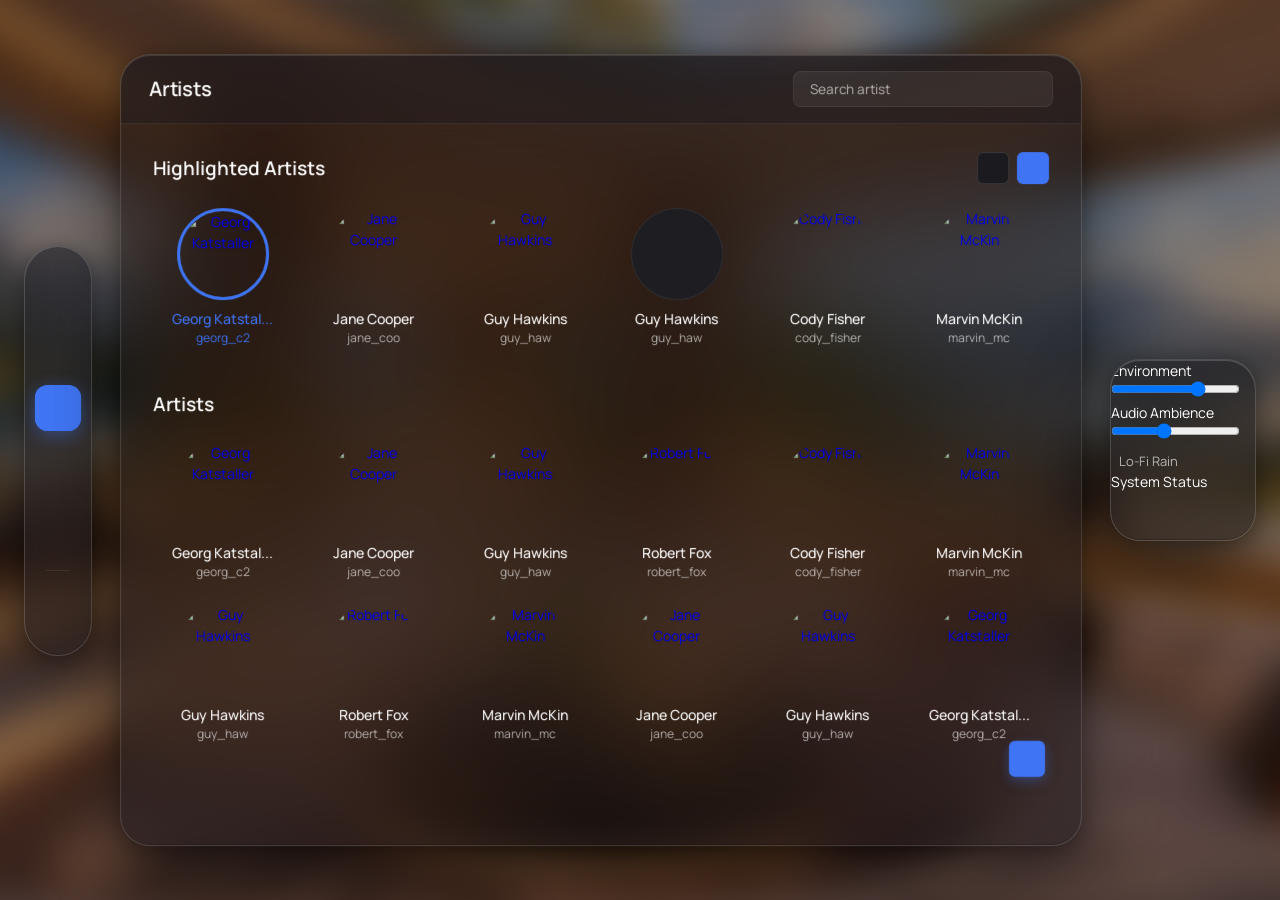
==== commit fbfd7ae4: "feat(ui): unify modal artwork cards with dashboard media-card, remove header window dots, fix visibi" ====
--- a/artists.html
+++ b/artists.html
@@ -4,73 +4,14 @@
   <meta charset="UTF-8">
   <meta name="viewport" content="width=device-width, initial-scale=1.0">
   <title>Artists - Villume VR</title>
-  <link href="assets/css/global.css" rel="stylesheet">
+  <link href="assets/css/global.css?v=1.1" rel="stylesheet">
   <script src="https://unpkg.com/@phosphor-icons/web"></script>
   <script src="https://cdnjs.cloudflare.com/ajax/libs/gsap/3.12.5/gsap.min.js"></script>
   <style>
-    .artist-grid {
-      display: grid;
-      grid-template-columns: repeat(auto-fill, minmax(180px, 1fr));
-      gap: 24px;
-      margin-bottom: 40px;
-    }
-    .artist-card-custom {
-      background: var(--panel-bg);
-      border-radius: var(--radius-lg);
-      padding: 32px 24px;
-      display: flex;
-      flex-direction: column;
-      align-items: center;
-      gap: 16px;
-      cursor: pointer;
-      transition: all 0.3s cubic-bezier(0.16, 1, 0.3, 1);
-      border: 1px solid var(--border-subtle);
-      text-decoration: none;
-    }
-    .artist-card-custom:hover {
-      transform: translateY(-4px) scale(1.02);
-      background: var(--panel-hover);
-      border-color: var(--border);
-      box-shadow: 0 12px 32px rgba(0,0,0,0.2);
-    }
-    .artist-avatar-wrap {
-      position: relative;
-      width: 100px;
-      height: 100px;
-      border-radius: 50%;
-      padding: 3px;
-      background: transparent;
-      transition: all 0.3s;
-    }
-    .artist-card-custom:hover .artist-avatar-wrap {
-      background: var(--primary);
-    }
-    .artist-card-custom.active .artist-avatar-wrap {
-      background: var(--primary);
-    }
-    .artist-avatar {
-      width: 100%;
-      height: 100%;
-      border-radius: 50%;
-      object-fit: cover;
-      border: 2px solid #1a1a1f; 
-    }
-    .artist-info {
-      text-align: center;
-      width: 100%;
-    }
-    .artist-name {
-      font-size: 15px;
+    /* Specific overrides for artists page */
+    .board-header .board-title {
+      font-size: 20px;
       font-weight: 600;
-      color: var(--foreground);
-      white-space: nowrap;
-      overflow: hidden;
-      text-overflow: ellipsis;
-    }
-    .artist-role {
-      font-size: 13px;
-      color: var(--muted-foreground);
-      margin-top: 4px;
     }
   </style>
 </head>
@@ -97,17 +38,12 @@
         
         <header class="board-header">
           <div class="header-left">
-            <div class="window-controls">
-              <div class="win-dot"></div>
-              <div class="win-dot"></div>
-              <div class="win-dot"></div>
-            </div>
-            <div class="board-title">Creators & Artists</div>
-          </div>
-          
-          <div class="header-search">
+            <div class="board-title">Artists</div>
+          </div>
+          
+          <div class="header-search" style="border-radius: 8px;">
+            <input type="text" id="search-input" placeholder="Search artist">
             <i class="ph ph-magnifying-glass"></i>
-            <input type="text" id="search-input" placeholder="Search artist...">
           </div>
         </header>
 
@@ -143,201 +79,192 @@
           </div>
 
           <div id="artists-wrapper">
-            <h2 class="section-title">Highlighted Artists</h2>
+            <!-- SECTION 1: HIGHLIGHTED ARTISTS -->
+            <div class="highlighted-header">
+              <h2 class="section-title" style="margin-bottom: 0;">Highlighted Artists</h2>
+              <div class="highlighted-controls">
+                <button class="highlighted-nav-btn prev" id="btn-highlight-prev" onclick="scrollHighlighted(-1)" title="Previous"><i class="ph ph-arrow-left"></i></button>
+                <button class="highlighted-nav-btn next" id="btn-highlight-next" onclick="scrollHighlighted(1)" title="Next"><i class="ph ph-arrow-right"></i></button>
+              </div>
+            </div>
             
-            <div class="artist-grid">
-              
-              <!-- Original EXACT artists list restored with new aesthetic component -->
-              <a href="artist-detail.html" class="artist-card-custom stagger-item active">
-                <div class="artist-avatar-wrap">
-                  <img src="https://images.unsplash.com/photo-1534528741775-53994a69daeb?auto=format&fit=crop&w=256&q=80" alt="Georg Katstaller" class="artist-avatar">
-                </div>
-                <div class="artist-info">
-                  <div class="artist-name">Georg Katstaller</div>
-                  <div class="artist-role">@georg_c2</div>
-                </div>
-              </a>
-
-              <a href="artist-detail.html" class="artist-card-custom stagger-item">
-                <div class="artist-avatar-wrap">
-                  <img src="https://images.unsplash.com/photo-1438761681033-6461ffad8d80?auto=format&fit=crop&w=256&q=80" alt="Jane Cooper" class="artist-avatar">
-                </div>
-                <div class="artist-info">
-                  <div class="artist-name">Jane Cooper</div>
-                  <div class="artist-role">@jane_coo</div>
-                </div>
-              </a>
-
-              <a href="artist-detail.html" class="artist-card-custom stagger-item">
-                <div class="artist-avatar-wrap">
-                  <img src="https://images.unsplash.com/photo-1539571696357-5a69c17a67c6?auto=format&fit=crop&w=256&q=80" alt="Guy Hawkins" class="artist-avatar">
-                </div>
-                <div class="artist-info">
-                  <div class="artist-name">Guy Hawkins</div>
-                  <div class="artist-role">@guy_haw</div>
-                </div>
-              </a>
-
-              <!-- Placeholder variant logic restored cleanly -->
-              <a href="artist-detail.html" class="artist-card-custom stagger-item">
-                <div class="artist-avatar-wrap">
-                  <div class="artist-avatar" style="background:#222; display:flex; align-items:center; justify-content:center; font-size:32px;">
+            <div class="artists-circle-row" id="highlighted-artists-row">
+              <!-- 1. Georg Katstaller (Highlighted Active with primary blue ring) -->
+              <a href="artist-detail.html" class="artist-circle-item active">
+                <div class="artist-circle-avatar-wrap active">
+                  <img src="https://images.unsplash.com/photo-1534528741775-53994a69daeb?auto=format&fit=crop&w=256&q=80" alt="Georg Katstaller">
+                </div>
+                <div class="artist-circle-name">Georg Katstal...</div>
+                <div class="artist-circle-role">georg_c2</div>
+              </a>
+
+              <!-- 2. Jane Cooper -->
+              <a href="artist-detail.html" class="artist-circle-item">
+                <div class="artist-circle-avatar-wrap">
+                  <img src="https://images.unsplash.com/photo-1438761681033-6461ffad8d80?auto=format&fit=crop&w=256&q=80" alt="Jane Cooper">
+                </div>
+                <div class="artist-circle-name">Jane Cooper</div>
+                <div class="artist-circle-role">jane_coo</div>
+              </a>
+
+              <!-- 3. Guy Hawkins -->
+              <a href="artist-detail.html" class="artist-circle-item">
+                <div class="artist-circle-avatar-wrap">
+                  <img src="https://images.unsplash.com/photo-1539571696357-5a69c17a67c6?auto=format&fit=crop&w=256&q=80" alt="Guy Hawkins">
+                </div>
+                <div class="artist-circle-name">Guy Hawkins</div>
+                <div class="artist-circle-role">guy_haw</div>
+              </a>
+
+              <!-- 4. Guy Hawkins (Placeholder) -->
+              <a href="artist-detail.html" class="artist-circle-item">
+                <div class="artist-circle-avatar-wrap">
+                  <div class="artist-circle-placeholder">
                     <i class="ph ph-user"></i>
                   </div>
                 </div>
-                <div class="artist-info">
-                  <div class="artist-name">Guy Hawkins</div>
-                  <div class="artist-role">@guy_haw</div>
-                </div>
-              </a>
-
-              <a href="artist-detail.html" class="artist-card-custom stagger-item">
-                <div class="artist-avatar-wrap">
-                  <img src="https://images.unsplash.com/photo-1524504388940-b1c1722653e1?auto=format&fit=crop&w=256&q=80" alt="Cody Fisher" class="artist-avatar">
-                </div>
-                <div class="artist-info">
-                  <div class="artist-name">Cody Fisher</div>
-                  <div class="artist-role">@cody_fisher</div>
-                </div>
-              </a>
-
-              <a href="artist-detail.html" class="artist-card-custom stagger-item">
-                <div class="artist-avatar-wrap">
-                  <img src="https://images.unsplash.com/photo-1507003211169-0a1dd7228f2d?auto=format&fit=crop&w=256&q=80" alt="Marvin McKin" class="artist-avatar">
-                </div>
-                <div class="artist-info">
-                  <div class="artist-name">Marvin McKin</div>
-                  <div class="artist-role">@marvin_mc</div>
-                </div>
-              </a>
-
-            </div>
-
-            <h2 class="section-title">All Artists</h2>
+                <div class="artist-circle-name">Guy Hawkins</div>
+                <div class="artist-circle-role">guy_haw</div>
+              </a>
+
+              <!-- 5. Cody Fisher -->
+              <a href="artist-detail.html" class="artist-circle-item">
+                <div class="artist-circle-avatar-wrap">
+                  <img src="https://images.unsplash.com/photo-1524504388940-b1c1722653e1?auto=format&fit=crop&w=256&q=80" alt="Cody Fisher">
+                </div>
+                <div class="artist-circle-name">Cody Fisher</div>
+                <div class="artist-circle-role">cody_fisher</div>
+              </a>
+
+              <!-- 6. Marvin McKin -->
+              <a href="artist-detail.html" class="artist-circle-item">
+                <div class="artist-circle-avatar-wrap">
+                  <img src="https://images.unsplash.com/photo-1507003211169-0a1dd7228f2d?auto=format&fit=crop&w=256&q=80" alt="Marvin McKin">
+                </div>
+                <div class="artist-circle-name">Marvin McKin</div>
+                <div class="artist-circle-role">marvin_mc</div>
+              </a>
+            </div>
+
+            <!-- SECTION 2: ARTISTS -->
+            <h2 class="section-title" style="margin-top: 36px; margin-bottom: 20px;">Artists</h2>
             
-            <div class="artist-grid">
-              
-              <a href="artist-detail.html" class="artist-card-custom stagger-item">
-                <div class="artist-avatar-wrap">
-                  <img src="https://images.unsplash.com/photo-1506794778202-cad84cf45f1d?auto=format&fit=crop&w=256&q=80" alt="Georg Katstaller" class="artist-avatar">
-                </div>
-                <div class="artist-info">
-                  <div class="artist-name">Georg Katstaller</div>
-                  <div class="artist-role">@georg_c2</div>
-                </div>
-              </a>
-
-              <a href="artist-detail.html" class="artist-card-custom stagger-item">
-                <div class="artist-avatar-wrap">
-                  <img src="https://images.unsplash.com/photo-1544005313-94ddf0286df2?auto=format&fit=crop&w=256&q=80" alt="Jane Cooper" class="artist-avatar">
-                </div>
-                <div class="artist-info">
-                  <div class="artist-name">Jane Cooper</div>
-                  <div class="artist-role">@jane_coo</div>
-                </div>
-              </a>
-
-              <a href="artist-detail.html" class="artist-card-custom stagger-item">
-                <div class="artist-avatar-wrap">
-                  <img src="https://images.unsplash.com/photo-1494790108377-be9c29b29330?auto=format&fit=crop&w=256&q=80" alt="Guy Hawkins" class="artist-avatar">
-                </div>
-                <div class="artist-info">
-                  <div class="artist-name">Guy Hawkins</div>
-                  <div class="artist-role">@guy_haw</div>
-                </div>
-              </a>
-
-              <a href="artist-detail.html" class="artist-card-custom stagger-item">
-                <div class="artist-avatar-wrap">
-                  <img src="https://images.unsplash.com/photo-1438761681033-6461ffad8d80?auto=format&fit=crop&w=256&q=80" alt="Robert Fox" class="artist-avatar">
-                </div>
-                <div class="artist-info">
-                  <div class="artist-name">Robert Fox</div>
-                  <div class="artist-role">@robert_fox</div>
-                </div>
-              </a>
-
-              <a href="artist-detail.html" class="artist-card-custom stagger-item">
-                <div class="artist-avatar-wrap">
-                  <img src="https://images.unsplash.com/photo-1544005313-94ddf0286df2?auto=format&fit=crop&w=256&q=80" alt="Cody Fisher" class="artist-avatar">
-                </div>
-                <div class="artist-info">
-                  <div class="artist-name">Cody Fisher</div>
-                  <div class="artist-role">@cody_fisher</div>
-                </div>
-              </a>
-
-              <a href="artist-detail.html" class="artist-card-custom stagger-item">
-                <div class="artist-avatar-wrap">
-                  <img src="https://images.unsplash.com/photo-1507003211169-0a1dd7228f2d?auto=format&fit=crop&w=256&q=80" alt="Marvin McKin" class="artist-avatar">
-                </div>
-                <div class="artist-info">
-                  <div class="artist-name">Marvin McKin</div>
-                  <div class="artist-role">@marvin_mc</div>
-                </div>
-              </a>
-
-              <a href="artist-detail.html" class="artist-card-custom stagger-item">
-                <div class="artist-avatar-wrap">
-                  <img src="https://images.unsplash.com/photo-1500648767791-00dcc994a43e?auto=format&fit=crop&w=256&q=80" alt="Ralph Fisher" class="artist-avatar">
-                </div>
-                <div class="artist-info">
-                  <div class="artist-name">Ralph Fisher</div>
-                  <div class="artist-role">@ralph_f</div>
-                </div>
-              </a>
-
-              <a href="artist-detail.html" class="artist-card-custom stagger-item">
-                <div class="artist-avatar-wrap">
-                  <img src="https://images.unsplash.com/photo-1531746020798-e6953c6e8e04?auto=format&fit=crop&w=256&q=80" alt="Esther Howard" class="artist-avatar">
-                </div>
-                <div class="artist-info">
-                  <div class="artist-name">Esther Howard</div>
-                  <div class="artist-role">@esther_h</div>
-                </div>
-              </a>
-
-              <a href="artist-detail.html" class="artist-card-custom stagger-item">
-                <div class="artist-avatar-wrap">
-                  <img src="https://images.unsplash.com/photo-1506794778202-cad84cf45f1d?auto=format&fit=crop&w=256&q=80" alt="Albert Flores" class="artist-avatar">
-                </div>
-                <div class="artist-info">
-                  <div class="artist-name">Albert Flores</div>
-                  <div class="artist-role">@albert_f</div>
-                </div>
-              </a>
-
-              <a href="artist-detail.html" class="artist-card-custom stagger-item">
-                <div class="artist-avatar-wrap">
-                  <img src="https://images.unsplash.com/photo-1524504388940-b1c1722653e1?auto=format&fit=crop&w=256&q=80" alt="Savannah N." class="artist-avatar">
-                </div>
-                <div class="artist-info">
-                  <div class="artist-name">Savannah N.</div>
-                  <div class="artist-role">@savannah_n</div>
-                </div>
-              </a>
-
-              <a href="artist-detail.html" class="artist-card-custom stagger-item">
-                <div class="artist-avatar-wrap">
-                  <img src="https://images.unsplash.com/photo-1519345182560-3f2917c472ef?auto=format&fit=crop&w=256&q=80" alt="Darrell Steward" class="artist-avatar">
-                </div>
-                <div class="artist-info">
-                  <div class="artist-name">Darrell Steward</div>
-                  <div class="artist-role">@darrell_s</div>
-                </div>
-              </a>
-
-              <a href="artist-detail.html" class="artist-card-custom stagger-item">
-                <div class="artist-avatar-wrap">
-                  <img src="https://images.unsplash.com/photo-1492562080023-ab3db95bfbce?auto=format&fit=crop&w=256&q=80" alt="Bessie Cooper" class="artist-avatar">
-                </div>
-                <div class="artist-info">
-                  <div class="artist-name">Bessie Cooper</div>
-                  <div class="artist-role">@bessie_c</div>
-                </div>
-              </a>
-
-            </div>
+            <div class="artists-circle-grid" id="all-artists-grid">
+              <!-- Row 1 -->
+              <!-- 1. Georg Katstaller -->
+              <a href="artist-detail.html" class="artist-circle-item">
+                <div class="artist-circle-avatar-wrap">
+                  <img src="https://images.unsplash.com/photo-1506794778202-cad84cf45f1d?auto=format&fit=crop&w=256&q=80" alt="Georg Katstaller">
+                </div>
+                <div class="artist-circle-name">Georg Katstal...</div>
+                <div class="artist-circle-role">georg_c2</div>
+              </a>
+
+              <!-- 2. Jane Cooper -->
+              <a href="artist-detail.html" class="artist-circle-item">
+                <div class="artist-circle-avatar-wrap">
+                  <img src="https://images.unsplash.com/photo-1500648767791-00dcc994a43e?auto=format&fit=crop&w=256&q=80" alt="Jane Cooper">
+                </div>
+                <div class="artist-circle-name">Jane Cooper</div>
+                <div class="artist-circle-role">jane_coo</div>
+              </a>
+
+              <!-- 3. Guy Hawkins -->
+              <a href="artist-detail.html" class="artist-circle-item">
+                <div class="artist-circle-avatar-wrap">
+                  <img src="https://images.unsplash.com/photo-1494790108377-be9c29b29330?auto=format&fit=crop&w=256&q=80" alt="Guy Hawkins">
+                </div>
+                <div class="artist-circle-name">Guy Hawkins</div>
+                <div class="artist-circle-role">guy_haw</div>
+              </a>
+
+              <!-- 4. Robert Fox -->
+              <a href="artist-detail.html" class="artist-circle-item">
+                <div class="artist-circle-avatar-wrap">
+                  <img src="https://images.unsplash.com/photo-1534528741775-53994a69daeb?auto=format&fit=crop&w=256&q=80" alt="Robert Fox">
+                </div>
+                <div class="artist-circle-name">Robert Fox</div>
+                <div class="artist-circle-role">robert_fox</div>
+              </a>
+
+              <!-- 5. Cody Fisher -->
+              <a href="artist-detail.html" class="artist-circle-item">
+                <div class="artist-circle-avatar-wrap">
+                  <img src="https://images.unsplash.com/photo-1524504388940-b1c1722653e1?auto=format&fit=crop&w=256&q=80" alt="Cody Fisher">
+                </div>
+                <div class="artist-circle-name">Cody Fisher</div>
+                <div class="artist-circle-role">cody_fisher</div>
+              </a>
+
+              <!-- 6. Marvin McKin -->
+              <a href="artist-detail.html" class="artist-circle-item">
+                <div class="artist-circle-avatar-wrap">
+                  <img src="https://images.unsplash.com/photo-1507003211169-0a1dd7228f2d?auto=format&fit=crop&w=256&q=80" alt="Marvin McKin">
+                </div>
+                <div class="artist-circle-name">Marvin McKin</div>
+                <div class="artist-circle-role">marvin_mc</div>
+              </a>
+
+              <!-- Row 2 -->
+              <!-- 7. Guy Hawkins -->
+              <a href="artist-detail.html" class="artist-circle-item">
+                <div class="artist-circle-avatar-wrap">
+                  <img src="https://images.unsplash.com/photo-1539571696357-5a69c17a67c6?auto=format&fit=crop&w=256&q=80" alt="Guy Hawkins">
+                </div>
+                <div class="artist-circle-name">Guy Hawkins</div>
+                <div class="artist-circle-role">guy_haw</div>
+              </a>
+
+              <!-- 8. Robert Fox -->
+              <a href="artist-detail.html" class="artist-circle-item">
+                <div class="artist-circle-avatar-wrap">
+                  <img src="https://images.unsplash.com/photo-1534528741775-53994a69daeb?auto=format&fit=crop&w=256&q=80" alt="Robert Fox">
+                </div>
+                <div class="artist-circle-name">Robert Fox</div>
+                <div class="artist-circle-role">robert_fox</div>
+              </a>
+
+              <!-- 9. Marvin McKin -->
+              <a href="artist-detail.html" class="artist-circle-item">
+                <div class="artist-circle-avatar-wrap">
+                  <img src="https://images.unsplash.com/photo-1507003211169-0a1dd7228f2d?auto=format&fit=crop&w=256&q=80" alt="Marvin McKin">
+                </div>
+                <div class="artist-circle-name">Marvin McKin</div>
+                <div class="artist-circle-role">marvin_mc</div>
+              </a>
+
+              <!-- 10. Jane Cooper -->
+              <a href="artist-detail.html" class="artist-circle-item">
+                <div class="artist-circle-avatar-wrap">
+                  <img src="https://images.unsplash.com/photo-1438761681033-6461ffad8d80?auto=format&fit=crop&w=256&q=80" alt="Jane Cooper">
+                </div>
+                <div class="artist-circle-name">Jane Cooper</div>
+                <div class="artist-circle-role">jane_coo</div>
+              </a>
+
+              <!-- 11. Guy Hawkins -->
+              <a href="artist-detail.html" class="artist-circle-item">
+                <div class="artist-circle-avatar-wrap">
+                  <img src="https://images.unsplash.com/photo-1500648767791-00dcc994a43e?auto=format&fit=crop&w=256&q=80" alt="Guy Hawkins">
+                </div>
+                <div class="artist-circle-name">Guy Hawkins</div>
+                <div class="artist-circle-role">guy_haw</div>
+              </a>
+
+              <!-- 12. Georg Katstaller -->
+              <a href="artist-detail.html" class="artist-circle-item">
+                <div class="artist-circle-avatar-wrap">
+                  <img src="https://images.unsplash.com/photo-1506794778202-cad84cf45f1d?auto=format&fit=crop&w=256&q=80" alt="Georg Katstaller">
+                </div>
+                <div class="artist-circle-name">Georg Katstal...</div>
+                <div class="artist-circle-role">georg_c2</div>
+              </a>
+            </div>
+
+            <!-- Scroll To Top Button -->
+            <button class="scroll-to-top-btn" onclick="scrollToTop()" title="Scroll to top">
+              <i class="ph-bold ph-caret-up"></i>
+            </button>
           </div>
         </div>
       </main>
@@ -615,6 +542,22 @@
           toast.style.display = 'none';
         }, 2500);
       }
+    }
+
+    // Scroll Helpers
+    function scrollHighlighted(direction) {
+      const container = document.getElementById('highlighted-artists-row');
+      if (container) {
+        container.scrollBy({ left: direction * 280, behavior: 'smooth' });
+      }
+    }
+
+    function scrollToTop() {
+      const board = document.querySelector('.board-content');
+      if (board) {
+        board.scrollTo({ top: 0, behavior: 'smooth' });
+      }
+      window.scrollTo({ top: 0, behavior: 'smooth' });
     }
 
     document.addEventListener("DOMContentLoaded", () => {
--- a/assets/css/global.css
+++ b/assets/css/global.css
@@ -66,6 +66,7 @@
   filter: blur(20px) brightness(0.55);
   z-index: 0;
   transform: scale(1.05);
+  transition: filter 0.6s cubic-bezier(0.16, 1, 0.3, 1), transform 0.6s cubic-bezier(0.16, 1, 0.3, 1);
 }
 
 /* Main Workspace Center Layout (Vision Pro Style) */
@@ -154,6 +155,11 @@
   opacity: 0 !important;
   pointer-events: none !important;
   transform: scale(0.92) translateY(24px) !important;
+}
+
+body.immersive-home .vr-bg-overlay {
+  filter: blur(0px) brightness(0.92) !important;
+  transform: scale(1.0) !important;
 }
 
 #main-window,
@@ -1184,6 +1190,66 @@
   margin: 0;
 }
 
+/* Language Selection Grid (Vision Pro / Reference Layout) */
+.lang-grid-container {
+  width: 100%;
+  display: flex;
+  flex-direction: column;
+  gap: 16px;
+}
+
+.lang-grid {
+  display: grid;
+  grid-template-columns: repeat(3, 1fr);
+  gap: 12px 14px;
+  width: 100%;
+}
+
+.lang-btn {
+  display: flex;
+  align-items: center;
+  gap: 12px;
+  background: rgba(255, 255, 255, 0.08);
+  border: 1px solid rgba(255, 255, 255, 0.04);
+  padding: 10px 16px;
+  min-height: 48px;
+  border-radius: 10px;
+  color: #f5f5f7;
+  font-size: 14.5px;
+  font-weight: 500;
+  cursor: pointer;
+  transition: all 0.2s cubic-bezier(0.16, 1, 0.3, 1);
+  font-family: inherit;
+  text-align: left;
+  user-select: none;
+  box-sizing: border-box;
+  width: 100%;
+}
+
+.lang-btn:hover {
+  background: rgba(255, 255, 255, 0.15);
+  transform: translateY(-1px);
+  color: #ffffff;
+}
+
+.lang-btn.active {
+  background: #4076F5 !important;
+  color: #ffffff !important;
+  font-weight: 600 !important;
+  border-color: #4076F5 !important;
+  box-shadow: 0 4px 16px rgba(64, 118, 245, 0.38);
+}
+
+.lang-flag-icon {
+  width: 26px;
+  height: 26px;
+  min-width: 26px;
+  border-radius: 50%;
+  object-fit: cover;
+  box-shadow: 0 1px 3px rgba(0, 0, 0, 0.35);
+  flex-shrink: 0;
+}
+
 /* Standalone Controller Modal */
 .nav-modal-backdrop {
   position: fixed;
@@ -1399,8 +1465,7 @@
 
 /* Fade In Utility for GSAP */
 .fade-up {
-  opacity: 0;
-  visibility: hidden;
+  opacity: 1;
 }
 
 /* Help Document Card Styles */
@@ -1842,6 +1907,411 @@
   color: #0f172a;
 }
 
+/* Circular Artist Directory Component (Image Reference Match) */
+.highlighted-header {
+  display: flex;
+  justify-content: space-between;
+  align-items: center;
+  margin-bottom: 20px;
+}
+
+.highlighted-controls {
+  display: flex;
+  gap: 8px;
+}
+
+.highlighted-nav-btn {
+  width: 32px;
+  height: 32px;
+  border-radius: 6px;
+  display: flex;
+  align-items: center;
+  justify-content: center;
+  border: none;
+  cursor: pointer;
+  font-size: 14px;
+  transition: all 0.2s ease;
+}
+
+.highlighted-nav-btn.prev {
+  background: #1c1c20;
+  color: #ffffff;
+  border: 1px solid rgba(255, 255, 255, 0.12);
+}
+
+.highlighted-nav-btn.prev:hover {
+  background: #2a2a30;
+}
+
+.highlighted-nav-btn.next {
+  background: #4076F5;
+  color: #ffffff;
+}
+
+.highlighted-nav-btn.next:hover {
+  filter: brightness(1.1);
+}
+
+.artists-circle-row {
+  display: flex;
+  gap: 16px;
+  overflow-x: auto;
+  scroll-behavior: smooth;
+  scrollbar-width: none;
+  -ms-overflow-style: none;
+  padding: 4px 2px 8px 2px;
+}
+
+.artists-circle-row::-webkit-scrollbar {
+  display: none;
+}
+
+.artists-circle-row .artist-circle-item {
+  flex: 0 0 calc((100% - (5 * 16px)) / 6);
+  min-width: 90px;
+}
+
+.artists-circle-grid {
+  display: grid;
+  grid-template-columns: repeat(6, 1fr);
+  gap: 24px 16px;
+  align-items: start;
+  padding: 4px 2px;
+}
+
+.artist-circle-item {
+  display: flex;
+  flex-direction: column;
+  align-items: center;
+  text-align: center;
+  text-decoration: none;
+  cursor: pointer;
+  background: transparent;
+  border: none;
+  padding: 0;
+  width: 100%;
+  transition: transform 0.25s cubic-bezier(0.16, 1, 0.3, 1);
+}
+
+.artist-circle-item:hover {
+  transform: translateY(-4px) scale(1.03);
+}
+
+.artist-circle-avatar-wrap {
+  width: 92px;
+  height: 92px;
+  border-radius: 50%;
+  position: relative;
+  display: flex;
+  align-items: center;
+  justify-content: center;
+  margin-bottom: 10px;
+  transition: all 0.25s ease;
+  box-sizing: border-box;
+}
+
+.artist-circle-avatar-wrap img {
+  width: 100%;
+  height: 100%;
+  border-radius: 50%;
+  object-fit: cover;
+  display: block;
+}
+
+.artist-circle-avatar-wrap.active,
+.artist-circle-item.active .artist-circle-avatar-wrap {
+  border: 3px solid #4076F5;
+  padding: 0;
+}
+
+.artist-circle-placeholder {
+  width: 100%;
+  height: 100%;
+  border-radius: 50%;
+  background: #1f1f23;
+  border: 1px solid rgba(255, 255, 255, 0.08);
+  display: flex;
+  align-items: center;
+  justify-content: center;
+  color: #8e8e93;
+  font-size: 34px;
+}
+
+.artist-circle-name {
+  font-size: 14px;
+  font-weight: 500;
+  color: var(--foreground, #ffffff);
+  white-space: nowrap;
+  overflow: hidden;
+  text-overflow: ellipsis;
+  max-width: 110px;
+  line-height: 1.3;
+}
+
+.artist-circle-role {
+  font-size: 12px;
+  color: var(--muted-foreground, #8e8e93);
+  white-space: nowrap;
+  overflow: hidden;
+  text-overflow: ellipsis;
+  max-width: 110px;
+  margin-top: 3px;
+  line-height: 1.2;
+}
+
+.artist-circle-item.active .artist-circle-name,
+.artist-circle-item.active .artist-circle-role {
+  color: #4076F5 !important;
+}
+
+.scroll-to-top-btn {
+  position: sticky;
+  bottom: 20px;
+  float: right;
+  margin-top: 10px;
+  margin-right: 4px;
+  width: 36px;
+  height: 36px;
+  background: #4076F5;
+  color: #ffffff;
+  border: none;
+  border-radius: 6px;
+  display: flex;
+  align-items: center;
+  justify-content: center;
+  cursor: pointer;
+  font-size: 18px;
+  box-shadow: 0 4px 12px rgba(64, 118, 245, 0.35);
+  transition: transform 0.2s ease, filter 0.2s ease;
+  z-index: 10;
+}
+
+.scroll-to-top-btn:hover {
+  transform: translateY(-2px);
+  filter: brightness(1.1);
+}
+
+/* Artist Detail View Components (Premium Apple Vision Pro Glassmorphic Style) */
+.detail-hero-premium {
+  display: flex;
+  gap: 36px;
+  align-items: center;
+  background: var(--card-bg, rgba(28, 28, 34, 0.75));
+  backdrop-filter: blur(48px) saturate(140%);
+  -webkit-backdrop-filter: blur(48px) saturate(140%);
+  border: 1px solid var(--border-subtle, rgba(255, 255, 255, 0.08));
+  border-radius: 28px;
+  padding: 36px 42px;
+  margin-bottom: 32px;
+  box-shadow: 0 24px 60px -12px rgba(0, 0, 0, 0.5);
+  position: relative;
+  overflow: hidden;
+  transition: all 0.3s ease;
+}
+
+.detail-hero-premium::before {
+  content: '';
+  position: absolute;
+  top: -80px;
+  right: -80px;
+  width: 280px;
+  height: 280px;
+  background: radial-gradient(circle, rgba(64, 118, 245, 0.15) 0%, transparent 70%);
+  pointer-events: none;
+  z-index: 0;
+}
+
+.detail-hero-avatar {
+  width: 150px;
+  height: 150px;
+  border-radius: 50%;
+  object-fit: cover;
+  box-shadow: 0 20px 40px -8px rgba(0, 0, 0, 0.5);
+  border: 2.5px solid rgba(255, 255, 255, 0.14);
+  flex-shrink: 0;
+  position: relative;
+  z-index: 1;
+  transition: transform 0.4s cubic-bezier(0.16, 1, 0.3, 1);
+}
+
+.detail-hero-avatar:hover {
+  transform: scale(1.04);
+}
+
+.detail-hero-content {
+  flex: 1;
+  display: flex;
+  flex-direction: column;
+  position: relative;
+  z-index: 1;
+}
+
+.detail-hero-name {
+  font-size: 32px;
+  font-weight: 700;
+  letter-spacing: -0.03em;
+  color: #ffffff;
+  margin: 0 0 8px 0;
+  line-height: 1.15;
+}
+
+.detail-hero-meta {
+  display: flex;
+  align-items: center;
+  gap: 12px;
+  margin-bottom: 14px;
+}
+
+.detail-hero-username {
+  background: rgba(255, 255, 255, 0.07);
+  border: 1px solid rgba(255, 255, 255, 0.08);
+  padding: 4px 14px;
+  border-radius: var(--radius-full, 999px);
+  font-size: 13px;
+  font-weight: 500;
+  color: var(--muted-foreground, #94a3b8);
+}
+
+.detail-hero-contact {
+  display: flex;
+  align-items: center;
+  gap: 24px;
+  font-size: 13.5px;
+  color: var(--muted-foreground, #94a3b8);
+  font-weight: 500;
+  flex-wrap: wrap;
+  margin-bottom: 16px;
+}
+
+.detail-hero-contact span {
+  display: flex;
+  align-items: center;
+  gap: 7px;
+  color: #d1d5db;
+}
+
+.detail-hero-contact i {
+  font-size: 16px;
+  color: #4076F5;
+  opacity: 0.9;
+}
+
+.detail-hero-bio {
+  font-size: 14px;
+  color: rgba(255, 255, 255, 0.85);
+  line-height: 1.65;
+  max-width: 720px;
+  margin: 0 0 20px 0;
+}
+
+.detail-hero-bio .show-more-link {
+  color: #4076F5;
+  font-weight: 600;
+  text-decoration: none;
+  cursor: pointer;
+  margin-left: 6px;
+  transition: opacity 0.2s ease;
+}
+
+.detail-hero-bio .show-more-link:hover {
+  opacity: 0.8;
+  text-decoration: underline;
+}
+
+.detail-hero-socials {
+  display: flex;
+  align-items: center;
+  gap: 10px;
+}
+
+.detail-social-btn {
+  width: 38px;
+  height: 38px;
+  border-radius: 50%;
+  background: rgba(255, 255, 255, 0.06);
+  border: 1px solid rgba(255, 255, 255, 0.1);
+  display: flex;
+  align-items: center;
+  justify-content: center;
+  color: #ffffff;
+  font-size: 17px;
+  text-decoration: none;
+  transition: all 0.25s cubic-bezier(0.16, 1, 0.3, 1);
+}
+
+.detail-social-btn:hover {
+  background: rgba(64, 118, 245, 0.25);
+  border-color: #4076F5;
+  color: #ffffff;
+  transform: translateY(-2px);
+  box-shadow: 0 4px 16px rgba(64, 118, 245, 0.3);
+}
+
+/* 4-column Artwork Grid with Premium Media Cards */
+.artworks-grid-4col {
+  display: grid;
+  grid-template-columns: repeat(4, 1fr);
+  gap: 20px;
+  margin-bottom: 24px;
+}
+
+.artworks-grid-4col .media-card {
+  padding: 12px;
+  background: var(--card-bg, rgba(28, 28, 34, 0.65));
+  backdrop-filter: blur(24px);
+  -webkit-backdrop-filter: blur(24px);
+  border-radius: 16px;
+  border: 1px solid rgba(255, 255, 255, 0.08);
+  display: flex;
+  flex-direction: column;
+  gap: 12px;
+  transition: transform 0.3s cubic-bezier(0.16, 1, 0.3, 1), border-color 0.3s, box-shadow 0.3s;
+  cursor: pointer;
+  text-decoration: none;
+  color: inherit;
+}
+
+.artworks-grid-4col .media-card:hover {
+  transform: translateY(-5px) scale(1.02);
+  border-color: rgba(64, 118, 245, 0.7);
+  box-shadow: 0 16px 36px rgba(0, 0, 0, 0.4), 0 0 20px rgba(64, 118, 245, 0.25);
+}
+
+.artworks-grid-4col .media-img-wrap {
+  width: 100%;
+  aspect-ratio: 16 / 10;
+  border-radius: 10px;
+  overflow: hidden;
+  background: #111;
+  position: relative;
+}
+
+.artworks-grid-4col .media-img-wrap img {
+  width: 100%;
+  height: 100%;
+  object-fit: cover;
+  transition: transform 0.4s cubic-bezier(0.16, 1, 0.3, 1);
+  display: block;
+}
+
+.artworks-grid-4col .media-card:hover .media-img-wrap img {
+  transform: scale(1.07);
+}
+
+.artworks-grid-4col .media-info {
+  padding: 4px 4px 6px 4px;
+}
+
+.artworks-grid-4col .media-title {
+  font-size: 14.5px;
+  font-weight: 600;
+  color: #ffffff;
+  white-space: nowrap;
+  overflow: hidden;
+  text-overflow: ellipsis;
+  letter-spacing: -0.01em;
+}
+
 /* Prototype View Drawer & Bottom Dock in Light Mode */
 body[data-theme="light"] .prototype-info-drawer {
   background: rgba(255, 255, 255, 0.94);
@@ -1870,6 +2340,157 @@
   color: #0f172a;
   background: rgba(15, 23, 42, 0.09);
   border-color: rgba(15, 23, 42, 0.15);
+}
+
+/* Light Mode: Artist Detail Hero & Artwork Cards */
+body[data-theme="light"] .detail-hero-premium {
+  background: #ffffff !important;
+  border-color: rgba(0, 0, 0, 0.08) !important;
+  box-shadow: 0 16px 40px rgba(0, 0, 0, 0.06) !important;
+}
+body[data-theme="light"] .detail-hero-premium::before {
+  background: radial-gradient(circle, rgba(64, 118, 245, 0.08) 0%, transparent 70%);
+}
+body[data-theme="light"] .detail-hero-avatar {
+  border-color: rgba(0, 0, 0, 0.08) !important;
+  box-shadow: 0 12px 28px rgba(0, 0, 0, 0.1) !important;
+}
+body[data-theme="light"] .detail-hero-name {
+  color: #0f172a !important;
+}
+body[data-theme="light"] .detail-hero-username {
+  background: rgba(0, 0, 0, 0.04) !important;
+  border-color: rgba(0, 0, 0, 0.08) !important;
+  color: #475569 !important;
+}
+body[data-theme="light"] .detail-hero-contact span {
+  color: #475569 !important;
+}
+body[data-theme="light"] .detail-hero-bio {
+  color: #334155 !important;
+}
+body[data-theme="light"] .detail-social-btn {
+  background: rgba(0, 0, 0, 0.04) !important;
+  border-color: rgba(0, 0, 0, 0.1) !important;
+  color: #334155 !important;
+}
+body[data-theme="light"] .detail-social-btn:hover {
+  background: rgba(64, 118, 245, 0.12) !important;
+  border-color: #4076F5 !important;
+  color: #4076F5 !important;
+}
+body[data-theme="light"] .artworks-grid-4col .media-card {
+  background: #ffffff !important;
+  border-color: rgba(0, 0, 0, 0.08) !important;
+  box-shadow: 0 4px 16px rgba(0, 0, 0, 0.04) !important;
+}
+body[data-theme="light"] .artworks-grid-4col .media-card:hover {
+  border-color: rgba(64, 118, 245, 0.5) !important;
+  box-shadow: 0 16px 36px rgba(0, 0, 0, 0.08), 0 0 16px rgba(64, 118, 245, 0.15) !important;
+}
+body[data-theme="light"] .artworks-grid-4col .media-title {
+  color: #0f172a !important;
+}
+
+/* Bottom Spatial Dock in Light Mode */
+body[data-theme="light"] .spatial-bottom-dock {
+  background: rgba(255, 255, 255, 0.88) !important;
+  border: 1px solid rgba(0, 0, 0, 0.12) !important;
+  box-shadow: 0 16px 40px rgba(0, 0, 0, 0.12), 0 0 1px rgba(0, 0, 0, 0.2) !important;
+}
+
+body[data-theme="light"] .spatial-bottom-dock .bottom-dock-btn {
+  color: #475569 !important;
+}
+
+body[data-theme="light"] .spatial-bottom-dock .bottom-dock-btn:hover {
+  background: rgba(0, 0, 0, 0.06) !important;
+  color: #0f172a !important;
+}
+
+body[data-theme="light"] .spatial-bottom-dock .bottom-dock-btn.active {
+  background: #4076F5 !important;
+  color: #ffffff !important;
+  box-shadow: 0 4px 14px rgba(64, 118, 245, 0.4) !important;
+}
+
+/* Light Mode: Settings Views (Navigation & Language) */
+.setting-card {
+  background: rgba(22, 22, 28, 0.7);
+  border: 1px solid var(--border-subtle);
+}
+.setting-motion-wrap {
+  background: rgba(255, 255, 255, 0.08);
+  border: 1px solid var(--border-subtle);
+}
+.setting-header-title {
+  color: #ffffff;
+}
+.setting-header-sub {
+  color: var(--muted-foreground);
+}
+
+body[data-theme="light"] .setting-card {
+  background: #ffffff !important;
+  border-color: rgba(0, 0, 0, 0.08) !important;
+  box-shadow: 0 8px 24px rgba(0, 0, 0, 0.04) !important;
+}
+body[data-theme="light"] .setting-motion-wrap {
+  background: rgba(0, 0, 0, 0.05) !important;
+  border-color: rgba(0, 0, 0, 0.08) !important;
+}
+body[data-theme="light"] .setting-motion-toggle-btn {
+  color: #64748b !important;
+}
+body[data-theme="light"] .setting-motion-toggle-btn.active {
+  background: #4076F5 !important;
+  color: #ffffff !important;
+  box-shadow: 0 2px 10px rgba(64, 118, 245, 0.35) !important;
+}
+body[data-theme="light"] .setting-radio-label {
+  color: #1e293b !important;
+}
+body[data-theme="light"] .setting-desc-text {
+  color: #334155 !important;
+}
+body[data-theme="light"] .setting-header-title {
+  color: #0f172a !important;
+}
+body[data-theme="light"] .setting-header-sub {
+  color: #64748b !important;
+}
+body[data-theme="light"] .lang-btn {
+  background: rgba(0, 0, 0, 0.03) !important;
+  border-color: rgba(0, 0, 0, 0.08) !important;
+  color: #0f172a !important;
+}
+body[data-theme="light"] .lang-btn:hover {
+  background: rgba(0, 0, 0, 0.06) !important;
+  color: #0f172a !important;
+}
+body[data-theme="light"] .lang-btn.active {
+  background: #4076F5 !important;
+  color: #ffffff !important;
+  border-color: #4076F5 !important;
+  box-shadow: 0 4px 16px rgba(64, 118, 245, 0.35) !important;
+}
+
+/* Light Mode: Artists Circular Directory */
+body[data-theme="light"] .artist-circle-name {
+  color: #0f172a !important;
+}
+body[data-theme="light"] .artist-circle-role {
+  color: #64748b !important;
+}
+body[data-theme="light"] .artist-circle-placeholder {
+  background: #f1f5f9 !important;
+  border-color: rgba(0, 0, 0, 0.08) !important;
+  color: #94a3b8 !important;
+}
+body[data-theme="light"] .highlighted-nav-btn.prev {
+  background: #f1f5f9 !important;
+  border-color: rgba(0, 0, 0, 0.1) !important;
+  color: #0f172a !important;
 }
 
 /* Toast Notification */
